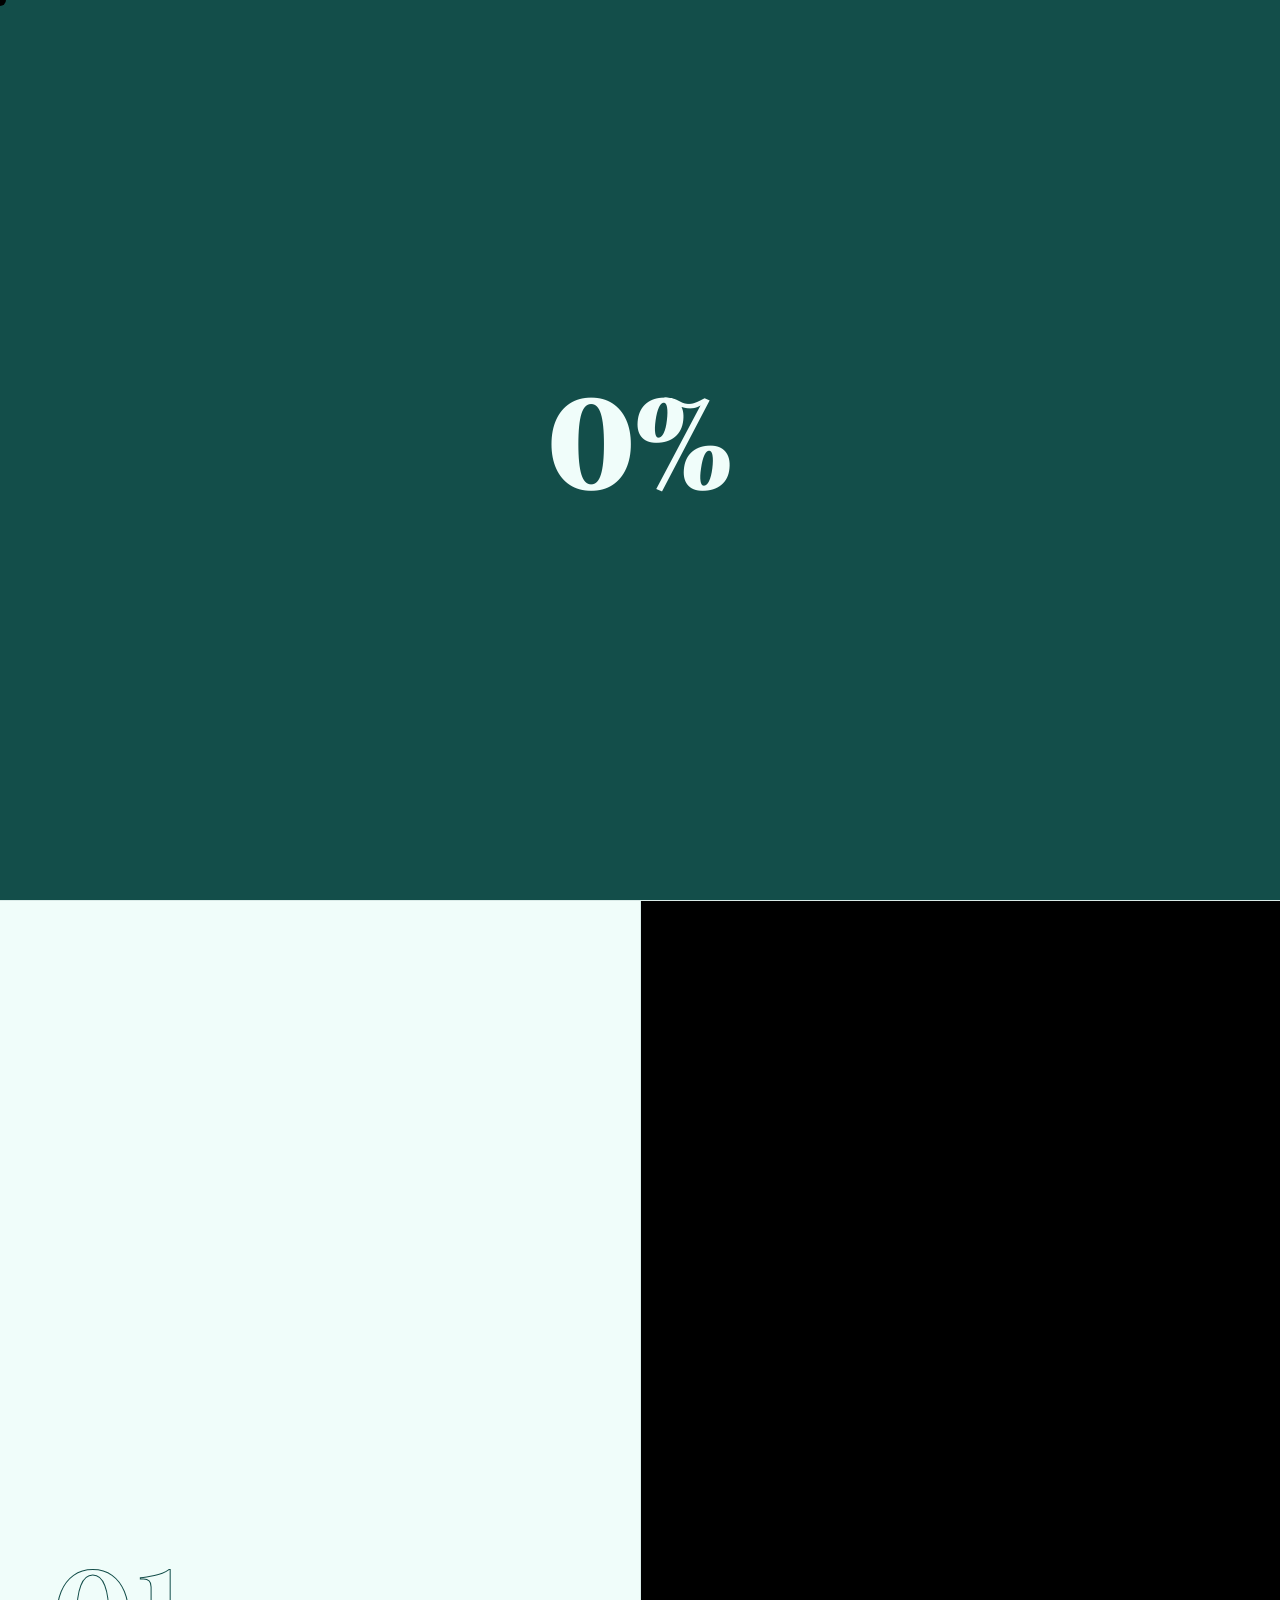
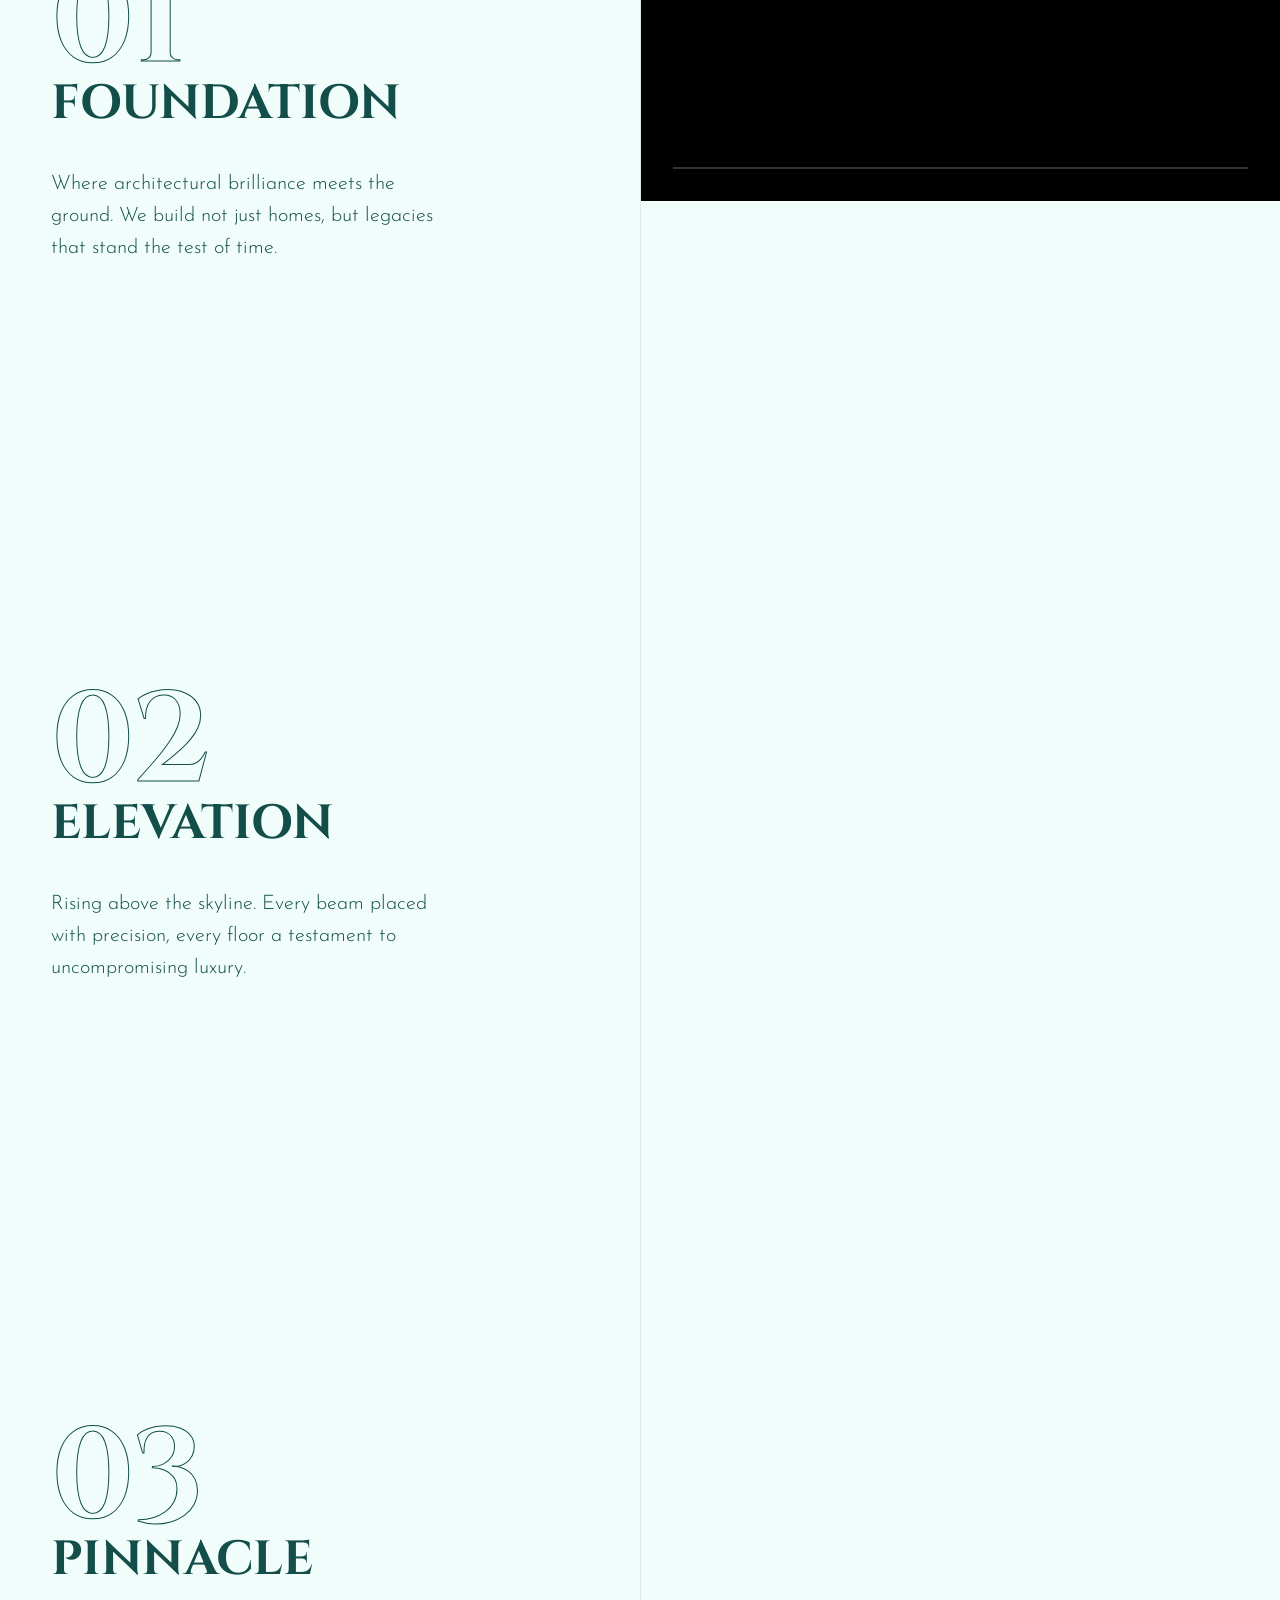
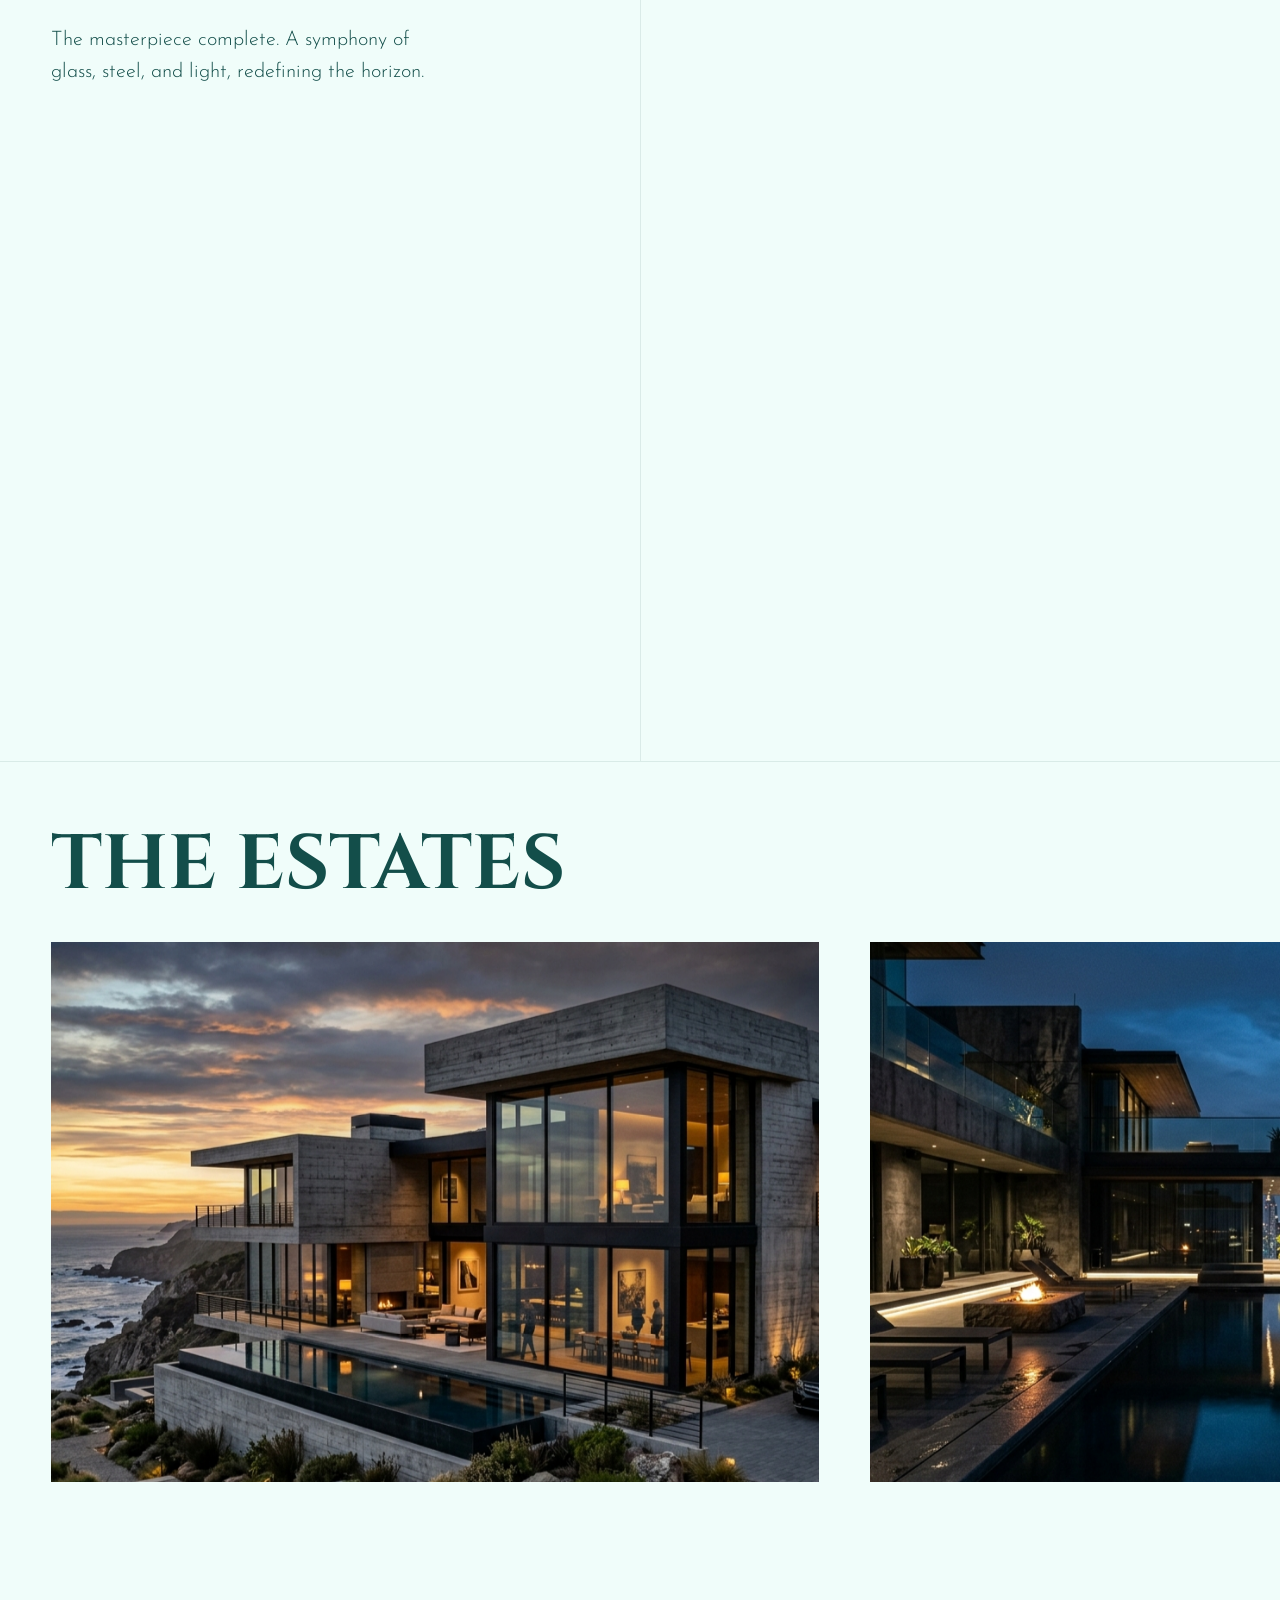
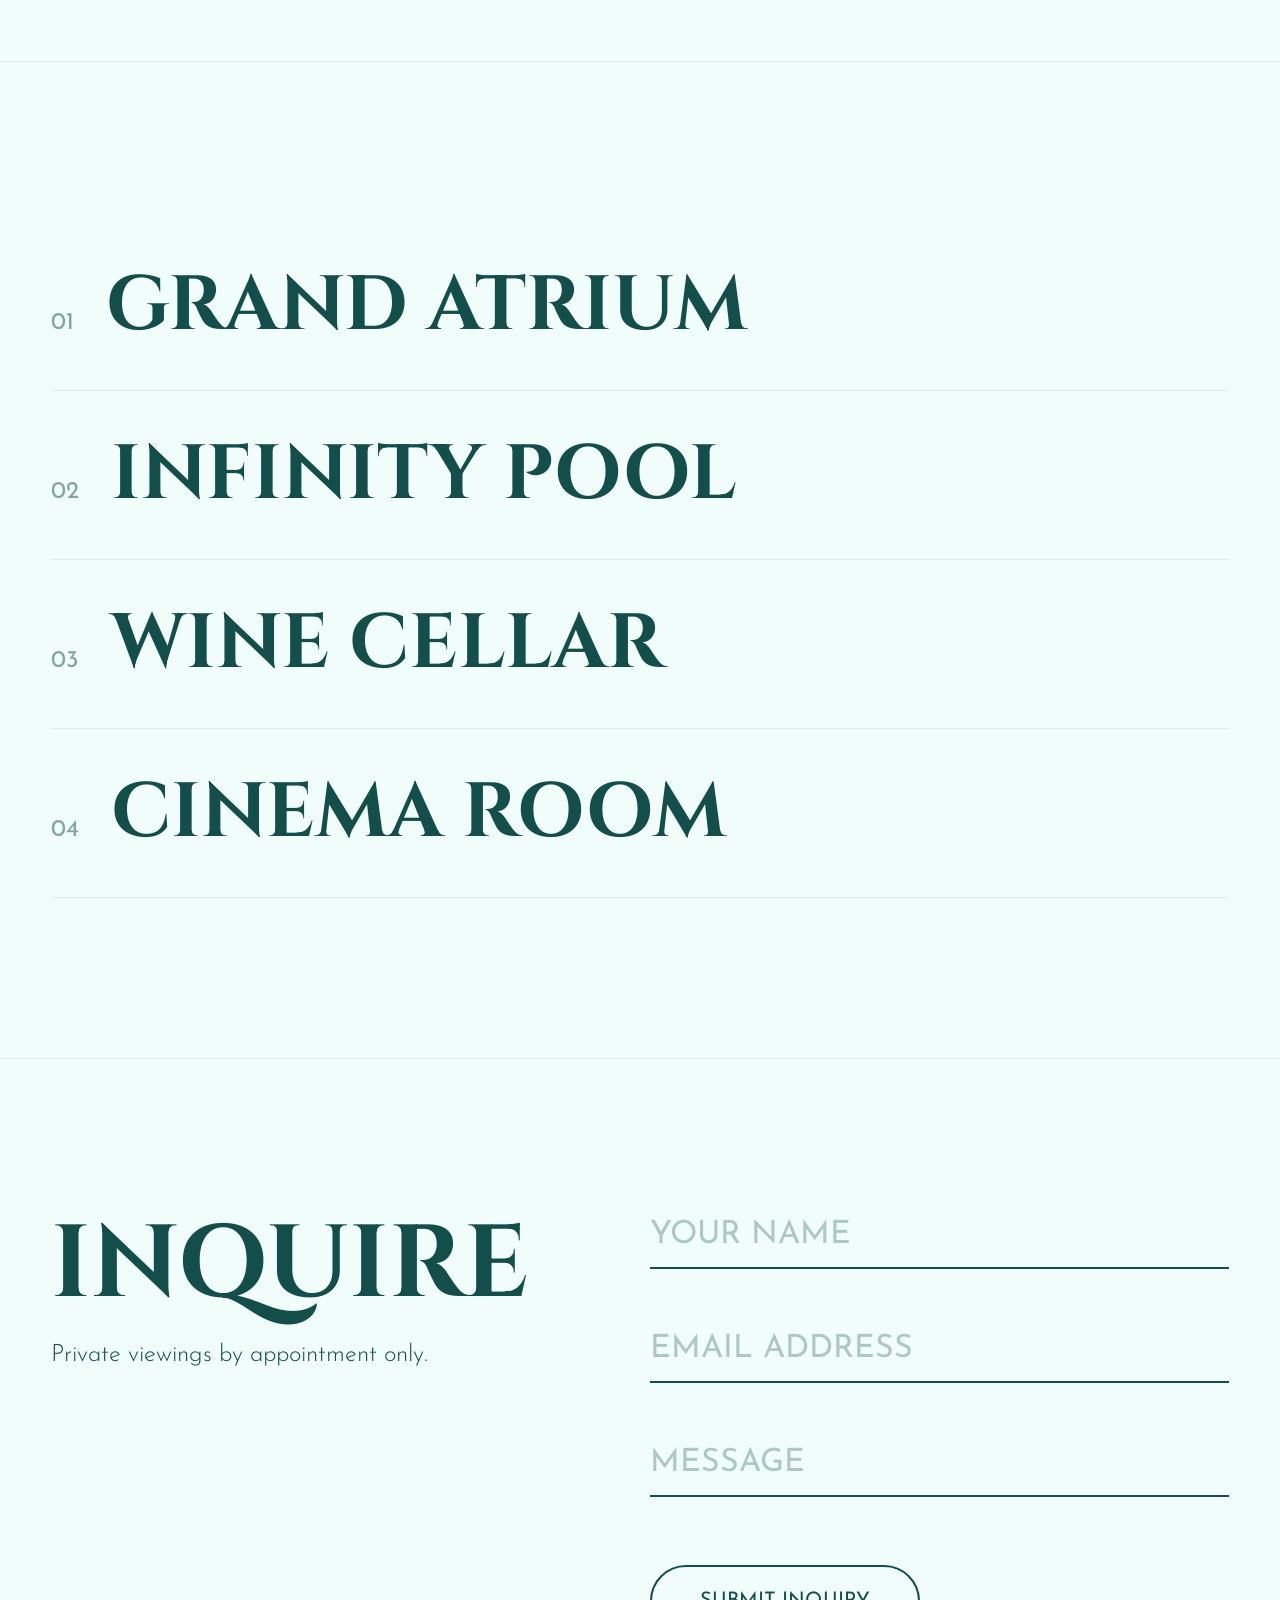
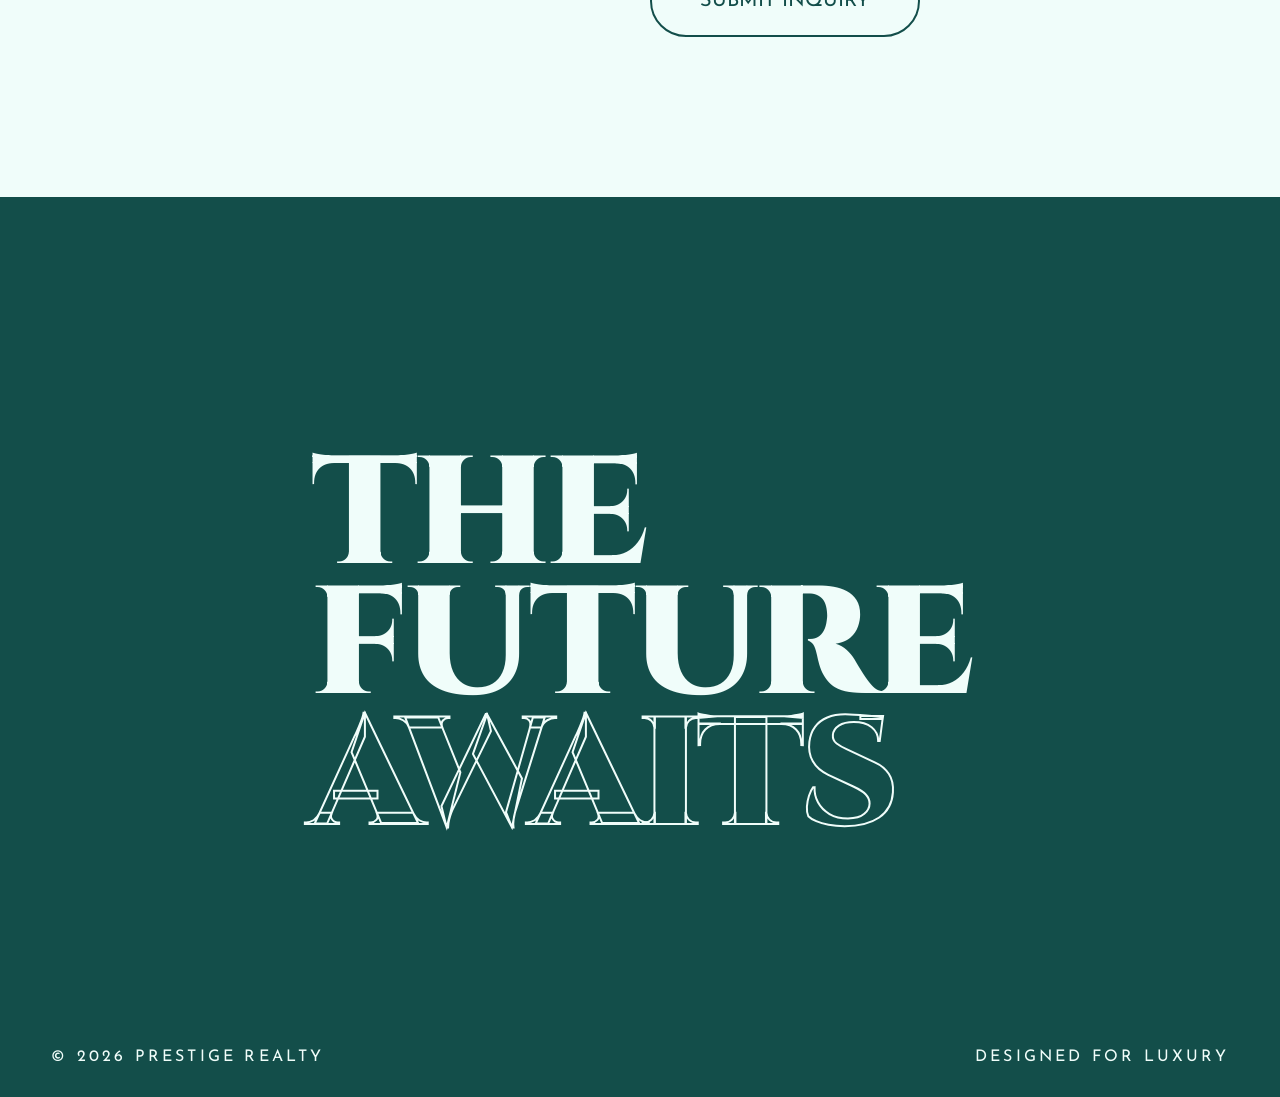
==== index.html @ 40202bb2 "Initial commit - luxury real estate landing page" ====
<!DOCTYPE html>
<html lang="en">
<head>
    <meta charset="UTF-8">
    <meta name="viewport" content="width=device-width, initial-scale=1.0">
    <title>Prestige | Exaggerated Minimalism</title>
    <link rel="stylesheet" href="style.css">
    <!-- Google Fonts: Cinzel & Josefin Sans -->
    <link rel="preconnect" href="https://fonts.googleapis.com">
    <link rel="preconnect" href="https://fonts.gstatic.com" crossorigin>
    <link href="https://fonts.googleapis.com/css2?family=Cinzel:wght@400;500;600;700;900&family=Josefin+Sans:wght@300;400;600&display=swap" rel="stylesheet">
    <script src="https://cdnjs.cloudflare.com/ajax/libs/gsap/3.12.2/gsap.min.js"></script>
    <script src="https://cdnjs.cloudflare.com/ajax/libs/gsap/3.12.2/ScrollTrigger.min.js"></script>
    <!-- Lenis Smooth Scroll -->
    <script src="https://cdn.jsdelivr.net/npm/@studio-freight/lenis@1.0.42/dist/lenis.min.js"></script>
</head>
<body>

    <!-- SCROLL PROGRESS BAR -->
    <div id="scrollProgress"></div>

    <!-- CUSTOM CURSOR -->
    <div class="cursor-dot" id="cursorDot"></div>

    <!-- PRELOADER -->
    <div class="preloader" id="preloader">
        <div class="preloader-counter" id="preloaderCounter">0%</div>
    </div>

    <!-- NAV -->
    <nav>
        <div class="logo">PRESTIGE</div>
        <div class="menu">MENU</div>
    </nav>

    <!-- MASSIVE HERO -->
    <section class="hero">
        <h1 class="massive-text">
            <span>BEYOND</span>
            <span>ORDINARY</span>
            <span class="outline">LIVING</span>
        </h1>
        <p class="hero-sub">Exaggerated minimalism. Statement design.</p>
    </section>

    <!-- SPLIT SCREEN VIDEO SHOWCASE -->
    <section class="showcase" id="showcase">
        <div class="showcase-left">
            <div class="scroll-content">
                <div class="scroll-step">
                    <h2>01</h2>
                    <h3>FOUNDATION</h3>
                    <p>Where architectural brilliance meets the ground. We build not just homes, but legacies that stand the test of time.</p>
                </div>
                <div class="scroll-step">
                    <h2>02</h2>
                    <h3>ELEVATION</h3>
                    <p>Rising above the skyline. Every beam placed with precision, every floor a testament to uncompromising luxury.</p>
                </div>
                <div class="scroll-step">
                    <h2>03</h2>
                    <h3>PINNACLE</h3>
                    <p>The masterpiece complete. A symphony of glass, steel, and light, redefining the horizon.</p>
                </div>
            </div>
        </div>
        <div class="showcase-right">
            <div class="video-sticky" id="videoSticky">
                <video id="scrubVideo" src="hero-video-scrub.mp4" playsinline muted preload="auto"></video>
                <div class="video-overlay">
                    <div class="progress-container">
                        <div class="progress-bar" id="progressBar"></div>
                    </div>
                </div>
            </div>
        </div>
    </section>

    <!-- HORIZONTAL GALLERY -->
    <section class="gallery-section" id="gallerySection">
        <h2 class="gallery-title">THE ESTATES</h2>
        <div class="gallery-track" id="galleryTrack">
            <div class="gallery-item"><img src="img1.png" alt="Mansion"></div>
            <div class="gallery-item"><img src="img2.png" alt="Pool"></div>
            <div class="gallery-item"><img src="img3.png" alt="Interior"></div>
            <div class="gallery-item">
                <div class="gallery-cta">
                    <h3>VIEW ALL</h3>
                    <p>Explore the portfolio</p>
                </div>
            </div>
        </div>
    </section>

    <!-- HOVER REVEAL AMENITIES -->
    <section class="amenities-section">
        <div class="amenities-list">
            <div class="amenity-item" data-img="img1.png">
                <span class="amenity-num">01</span>
                <span class="amenity-name">GRAND ATRIUM</span>
            </div>
            <div class="amenity-item" data-img="img2.png">
                <span class="amenity-num">02</span>
                <span class="amenity-name">INFINITY POOL</span>
            </div>
            <div class="amenity-item" data-img="img3.png">
                <span class="amenity-num">03</span>
                <span class="amenity-name">WINE CELLAR</span>
            </div>
            <div class="amenity-item" data-img="img1.png">
                <span class="amenity-num">04</span>
                <span class="amenity-name">CINEMA ROOM</span>
            </div>
        </div>
        <div class="amenity-preview" id="amenityPreview">
            <img src="" alt="Preview" id="amenityImage">
        </div>
    </section>

    <!-- CONTACT FORM -->
    <section class="contact-section">
        <div class="contact-header">
            <h2>INQUIRE</h2>
            <p>Private viewings by appointment only.</p>
        </div>
        <form class="minimal-form">
            <div class="form-group">
                <input type="text" placeholder="YOUR NAME" required>
            </div>
            <div class="form-group">
                <input type="email" placeholder="EMAIL ADDRESS" required>
            </div>
            <div class="form-group">
                <textarea placeholder="MESSAGE" rows="1" required></textarea>
            </div>
            <button type="button" class="btn-submit">SUBMIT INQUIRY</button>
        </form>
    </section>

    <!-- MASSIVE FOOTER -->
    <section class="footer-hero">
        <h1 class="massive-text text-center">
            <span>THE</span>
            <span>FUTURE</span>
            <span class="outline">AWAITS</span>
        </h1>
        <div class="footer-bottom">
            <p>&copy; 2026 PRESTIGE REALTY</p>
            <p>DESIGNED FOR LUXURY</p>
        </div>
    </section>

    <script src="script.js"></script>
</body>
</html>
---- style.css ----
/* ===================================
   EXAGGERATED MINIMALISM
   Primary:    #134E4A (Dark Teal Foreground)
   Background: #F0FDFA (Mint Background)
   Typography: Cinzel + Josefin Sans
=================================== */

:root {
    --bg: #F0FDFA;
    --fg: #134E4A;
    --accent: #0F766E;
    --border: rgba(19, 78, 74, 0.1);
}

* { margin: 0; padding: 0; box-sizing: border-box; }

body {
    background-color: var(--bg);
    color: var(--fg);
    font-family: 'Josefin Sans', sans-serif;
    overflow-x: hidden;
    -webkit-font-smoothing: antialiased;
    cursor: none; /* Custom cursor */
}

/* CUSTOM CURSOR */
.cursor-dot {
    position: fixed;
    top: 0; left: 0;
    width: 12px; height: 12px;
    background: var(--fg);
    border-radius: 50%;
    pointer-events: none;
    z-index: 10000;
    transform: translate(-50%, -50%);
    transition: width 0.3s, height 0.3s, background 0.3s;
    mix-blend-mode: difference;
}
.cursor-dot.hovered {
    width: 60px; height: 60px;
    background: #fff;
}

/* PRELOADER */
.preloader {
    position: fixed;
    top: 0; left: 0; right: 0; bottom: 0;
    background: var(--fg);
    color: var(--bg);
    z-index: 9999;
    display: flex;
    align-items: center;
    justify-content: center;
}
.preloader-counter {
    font-family: 'Cinzel', serif;
    font-size: clamp(4rem, 10vw, 12rem);
    font-weight: 900;
}

/* NAV */
nav {
    position: fixed;
    top: 0; left: 0; right: 0;
    padding: 2rem 4vw;
    display: flex;
    justify-content: space-between;
    z-index: 100;
    mix-blend-mode: difference;
    color: #fff;
    pointer-events: none; /* Let clicks pass through */
}
.logo, .menu {
    font-family: 'Josefin Sans', sans-serif;
    font-size: 1rem;
    font-weight: 600;
    letter-spacing: 0.1em;
    pointer-events: auto;
}

/* MASSIVE TYPOGRAPHY */
.massive-text {
    font-family: 'Cinzel', serif;
    font-size: clamp(4rem, 12vw, 16rem);
    font-weight: 900;
    line-height: 0.85;
    letter-spacing: -0.03em;
    text-transform: uppercase;
    display: flex;
    flex-direction: column;
}
.massive-text span { display: block; }
.massive-text .outline {
    color: transparent;
    -webkit-text-stroke: 2px var(--fg);
}

/* HERO */
.hero {
    min-height: 100vh;
    display: flex;
    flex-direction: column;
    justify-content: center;
    padding: 0 4vw;
}
.hero-sub {
    margin-top: 3rem;
    font-size: 1.25rem;
    letter-spacing: 0.2em;
    text-transform: uppercase;
    font-weight: 400;
}

/* SPLIT SCREEN SHOWCASE */
.showcase {
    display: flex;
    position: relative;
    border-top: 1px solid var(--border);
}
.showcase-left {
    width: 50%;
    padding: 0 4vw;
}
.showcase-right {
    width: 50%;
    border-left: 1px solid var(--border);
}

.scroll-content {
    padding-top: 50vh;
    padding-bottom: 50vh;
}
.scroll-step {
    min-height: 80vh;
    display: flex;
    flex-direction: column;
    justify-content: center;
}
.scroll-step h2 {
    font-family: 'Cinzel', serif;
    font-size: 8rem;
    line-height: 1;
    color: transparent;
    -webkit-text-stroke: 1px var(--fg);
    margin-bottom: -1rem;
}
.scroll-step h3 {
    font-family: 'Cinzel', serif;
    font-size: 3rem;
    font-weight: 700;
    margin-bottom: 2rem;
}
.scroll-step p {
    font-size: 1.25rem;
    line-height: 1.6;
    max-width: 400px;
    font-weight: 300;
}

/* STICKY VIDEO */
.video-sticky {
    position: sticky;
    top: 0;
    height: 100vh;
    width: 100%;
    overflow: hidden;
    background: #000;
}
.video-sticky video {
    width: 100%;
    height: 100%;
    object-fit: cover;
    opacity: 0.8;
}

.video-overlay {
    position: absolute;
    bottom: 0; left: 0; right: 0;
    padding: 2rem;
    background: linear-gradient(transparent, rgba(0,0,0,0.5));
}
.progress-container {
    height: 2px;
    background: rgba(255,255,255,0.2);
    width: 100%;
}
.progress-bar {
    height: 100%;
    background: #fff;
    width: 0%;
    transition: width 0.1s linear;
}

/* HORIZONTAL GALLERY */
.gallery-section {
    /* height is set naturally; GSAP pin injects spacer */
    position: relative;
    border-top: 1px solid var(--border);
    display: flex;
    flex-direction: column;
    justify-content: center;
    height: 100vh;
    overflow: hidden;
}
.gallery-title {
    font-family: 'Cinzel', serif;
    font-size: clamp(3rem, 6vw, 6rem);
    position: absolute;
    top: 4vw; left: 4vw;
    z-index: 10;
}
.gallery-track {
    display: flex;
    gap: 4vw;
    padding: 0 4vw;
    height: 60vh;
    align-items: center;
    width: max-content;
}
.gallery-item {
    width: 60vw;
    height: 100%;
    flex-shrink: 0;
    overflow: hidden;
    position: relative;
}
.gallery-item img {
    width: 100%; height: 100%;
    object-fit: cover;
}
.gallery-cta {
    display: flex;
    flex-direction: column;
    align-items: center;
    justify-content: center;
    height: 100%;
    background: var(--fg);
    color: var(--bg);
    text-align: center;
}
.gallery-cta h3 {
    font-family: 'Cinzel', serif;
    font-size: 3rem;
    margin-bottom: 1rem;
}

/* HOVER REVEAL AMENITIES */
.amenities-section {
    padding: 10rem 4vw;
    border-top: 1px solid var(--border);
    position: relative;
}
.amenities-list {
    display: flex;
    flex-direction: column;
}
.amenity-item {
    display: flex;
    align-items: baseline;
    gap: 2rem;
    padding: 2rem 0;
    border-bottom: 1px solid var(--border);
    cursor: none;
    position: relative;
    z-index: 2;
}
.amenity-num {
    font-size: 1.5rem;
    opacity: 0.5;
}
.amenity-name {
    font-family: 'Cinzel', serif;
    font-size: clamp(3rem, 6vw, 8rem);
    font-weight: 700;
    transition: transform 0.3s;
}
.amenity-item:hover .amenity-name {
    transform: translateX(2rem);
}
.amenity-preview {
    position: absolute;
    top: 0; left: 0;
    width: 400px; height: 500px;
    pointer-events: none;
    opacity: 0;
    transform: translate(-50%, -50%) scale(0.8);
    transition: opacity 0.3s, transform 0.3s;
    z-index: 1;
    overflow: hidden;
}
.amenity-preview img {
    width: 100%; height: 100%;
    object-fit: cover;
}
.amenities-section:hover .amenity-preview {
    opacity: 1;
    transform: translate(-50%, -50%) scale(1);
}

/* CONTACT FORM */
.contact-section {
    padding: 10rem 4vw;
    display: flex;
    gap: 10vw;
    border-top: 1px solid var(--border);
}
.contact-header {
    width: 40%;
}
.contact-header h2 {
    font-family: 'Cinzel', serif;
    font-size: clamp(4rem, 8vw, 10rem);
    line-height: 0.9;
    margin-bottom: 2rem;
}
.contact-header p {
    font-size: 1.5rem;
    font-weight: 300;
}
.minimal-form {
    width: 60%;
    display: flex;
    flex-direction: column;
    gap: 4rem;
    justify-content: center;
}
.form-group input,
.form-group textarea {
    width: 100%;
    background: transparent;
    border: none;
    border-bottom: 2px solid var(--fg);
    font-family: 'Josefin Sans', sans-serif;
    font-size: 2rem;
    color: var(--fg);
    padding-bottom: 1rem;
    outline: none;
    border-radius: 0;
    resize: none;
    transition: border-color 0.3s;
}
.form-group input::placeholder,
.form-group textarea::placeholder {
    color: rgba(19, 78, 74, 0.3);
}
.form-group input:focus,
.form-group textarea:focus {
    border-color: var(--accent);
}
.btn-submit {
    align-self: flex-start;
    background: transparent;
    border: 2px solid var(--fg);
    color: var(--fg);
    font-family: 'Josefin Sans', sans-serif;
    font-size: 1.25rem;
    padding: 1.5rem 3rem;
    border-radius: 100px;
    cursor: none;
    transition: all 0.3s;
}
.btn-submit:hover {
    background: var(--fg);
    color: var(--bg);
}

/* FOOTER HERO */
.footer-hero {
    min-height: 100vh;
    display: flex;
    flex-direction: column;
    align-items: center;
    justify-content: center;
    border-top: 1px solid var(--border);
    position: relative;
    background: var(--fg);
    color: var(--bg);
    padding: 0 4vw;
}
.footer-hero .outline {
    -webkit-text-stroke: 2px var(--bg);
}
.footer-bottom {
    position: absolute;
    bottom: 2rem; left: 4vw; right: 4vw;
    display: flex;
    justify-content: space-between;
    font-size: 1rem;
    letter-spacing: 0.2em;
}

/* ===== PERFORMANCE: GPU hints =====*/
.gallery-item img,
.video-sticky video,
.amenity-preview {
    will-change: transform;
}

/* ===== TEXT REVEAL MASK ===== */
/* Each line of a reveal headline gets wrapped in .line-wrap */
.line-wrap {
    display: block;
    overflow: hidden;
    padding-bottom: 0.05em; /* prevent descender clip */
}
.line-inner {
    display: block;
    transform: translateY(110%);
}
/* When revealed by JS, line-inner slides up */

/* ===== GALLERY IMAGE PARALLAX ===== */
.gallery-item {
    overflow: hidden;
}
.gallery-item img {
    transform: scale(1.15);
    height: 115%; /* give extra room so parallax doesn't show bg */
    object-fit: cover;
    width: 100%;
}

/* ===== SCROLL PROGRESS BAR (top of page) ===== */
#scrollProgress {
    position: fixed;
    top: 0; left: 0;
    height: 2px;
    width: 0%;
    background: var(--fg);
    z-index: 10001;
    transition: width 0.05s linear;
}
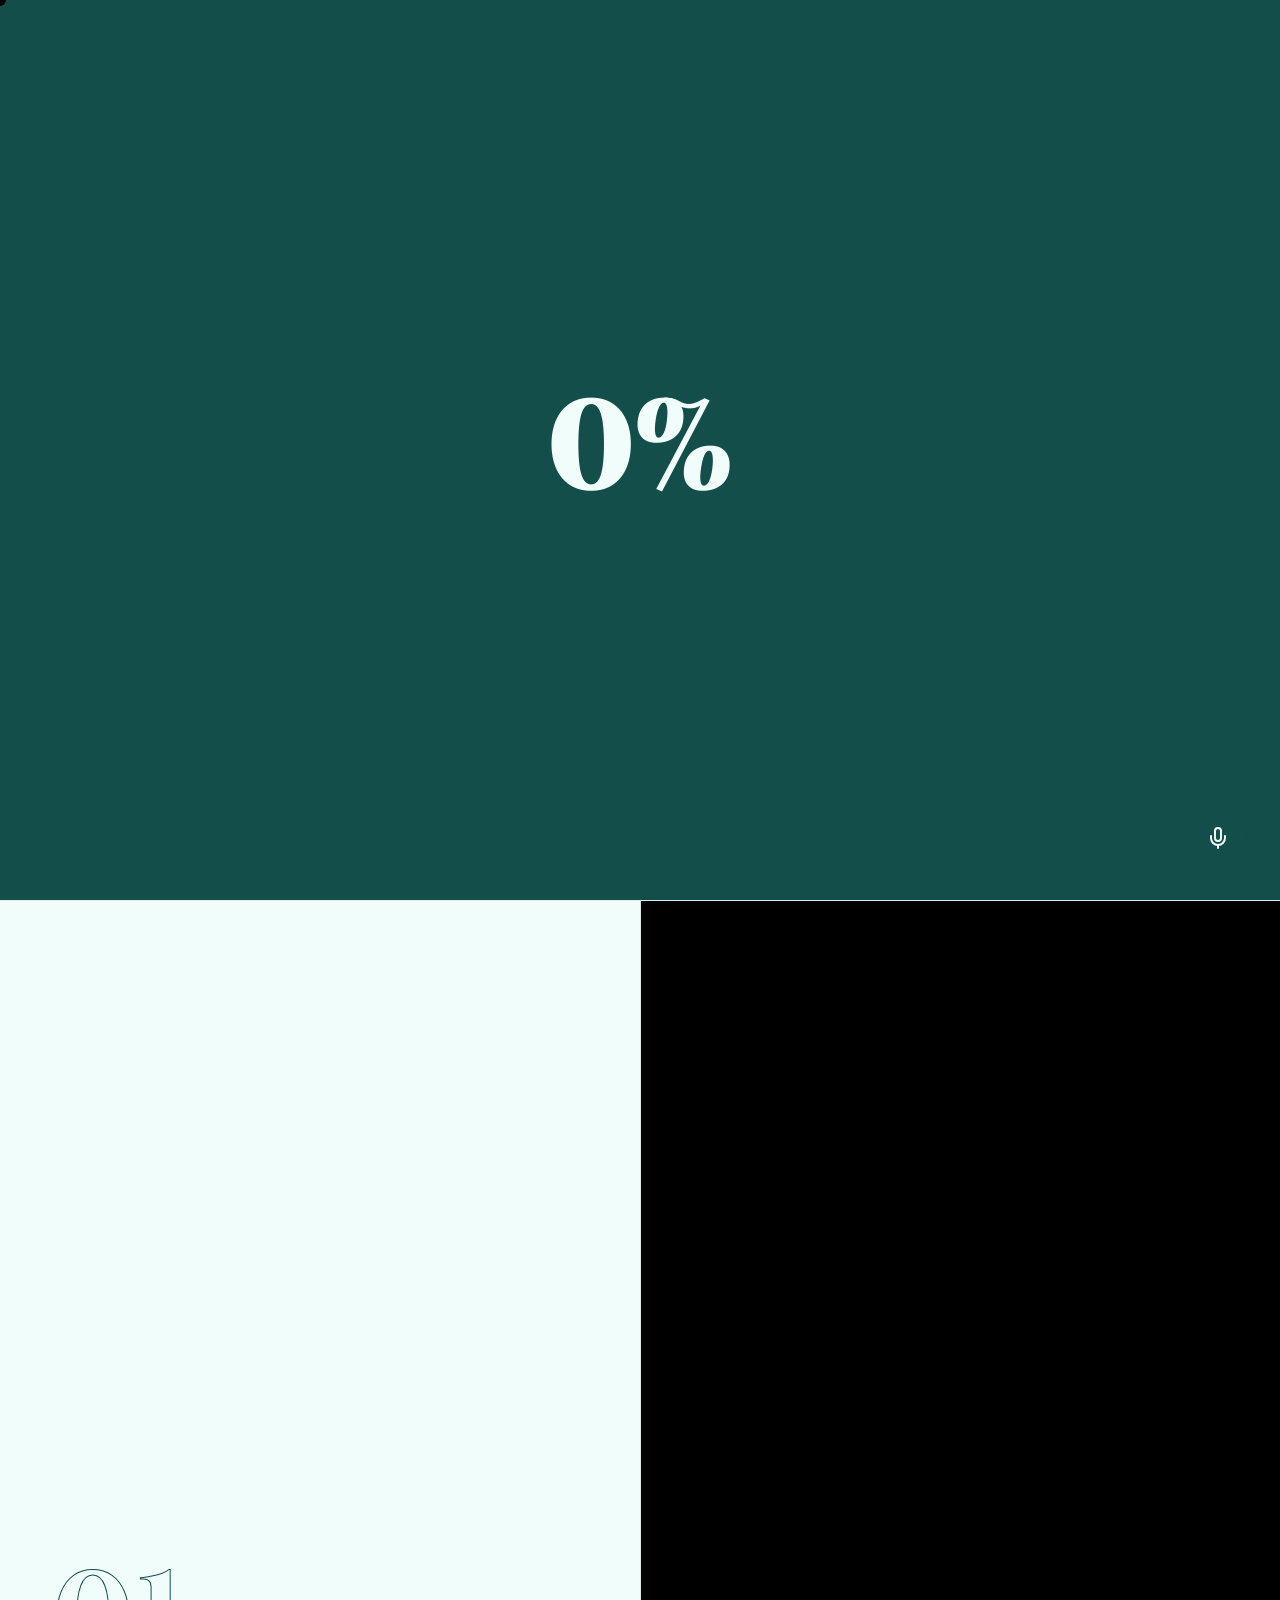
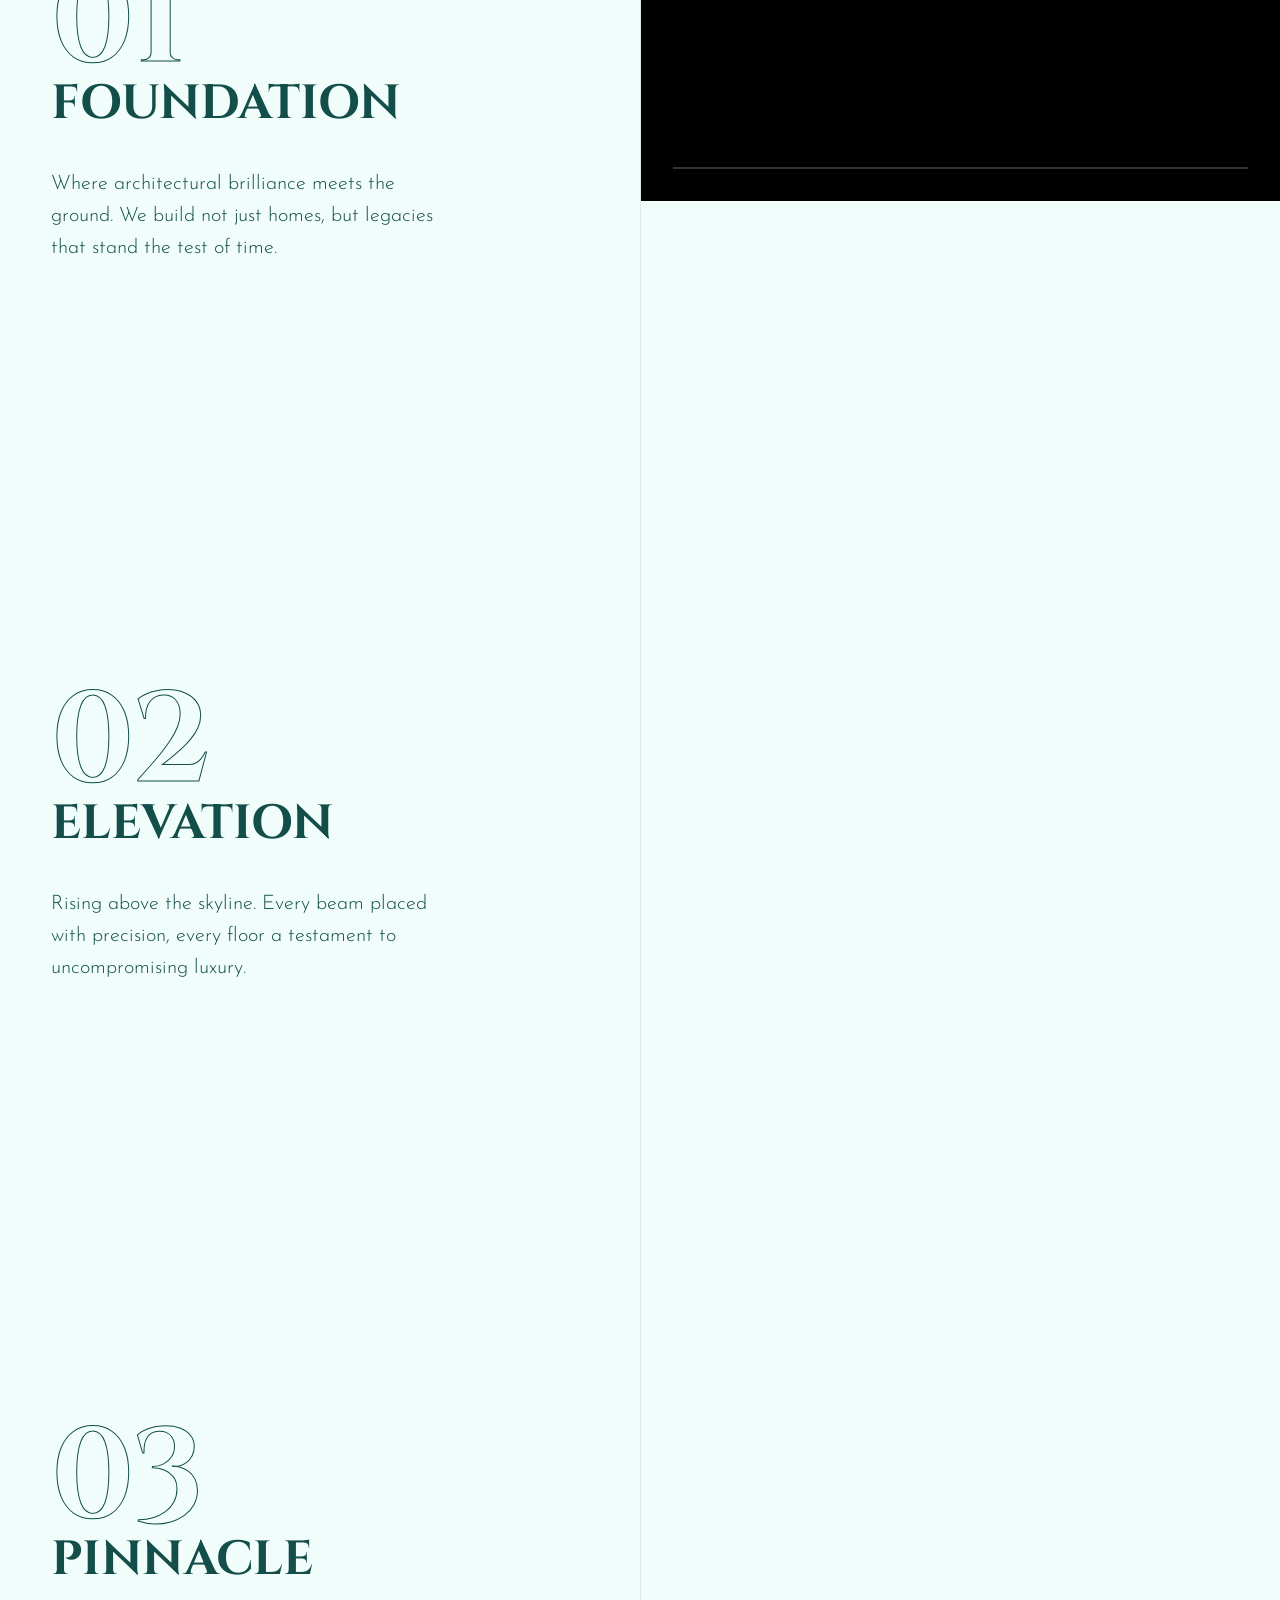
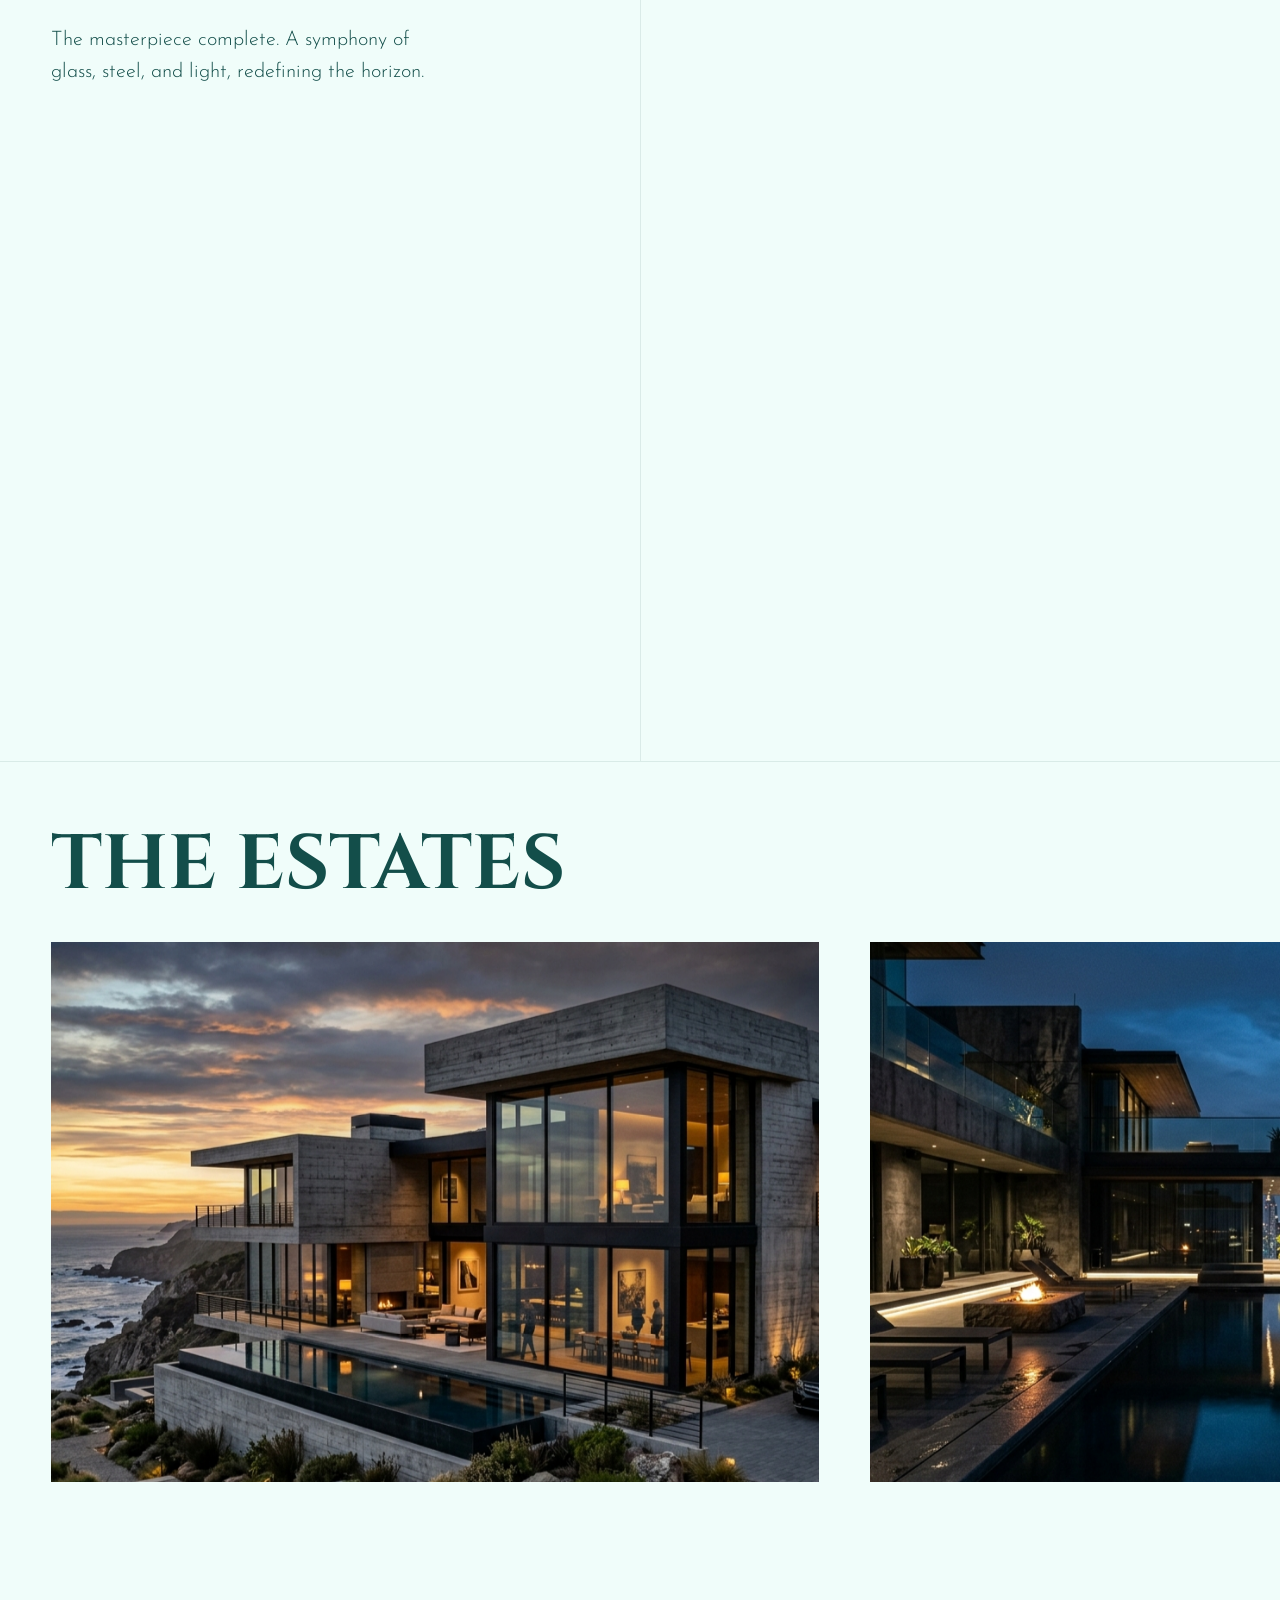
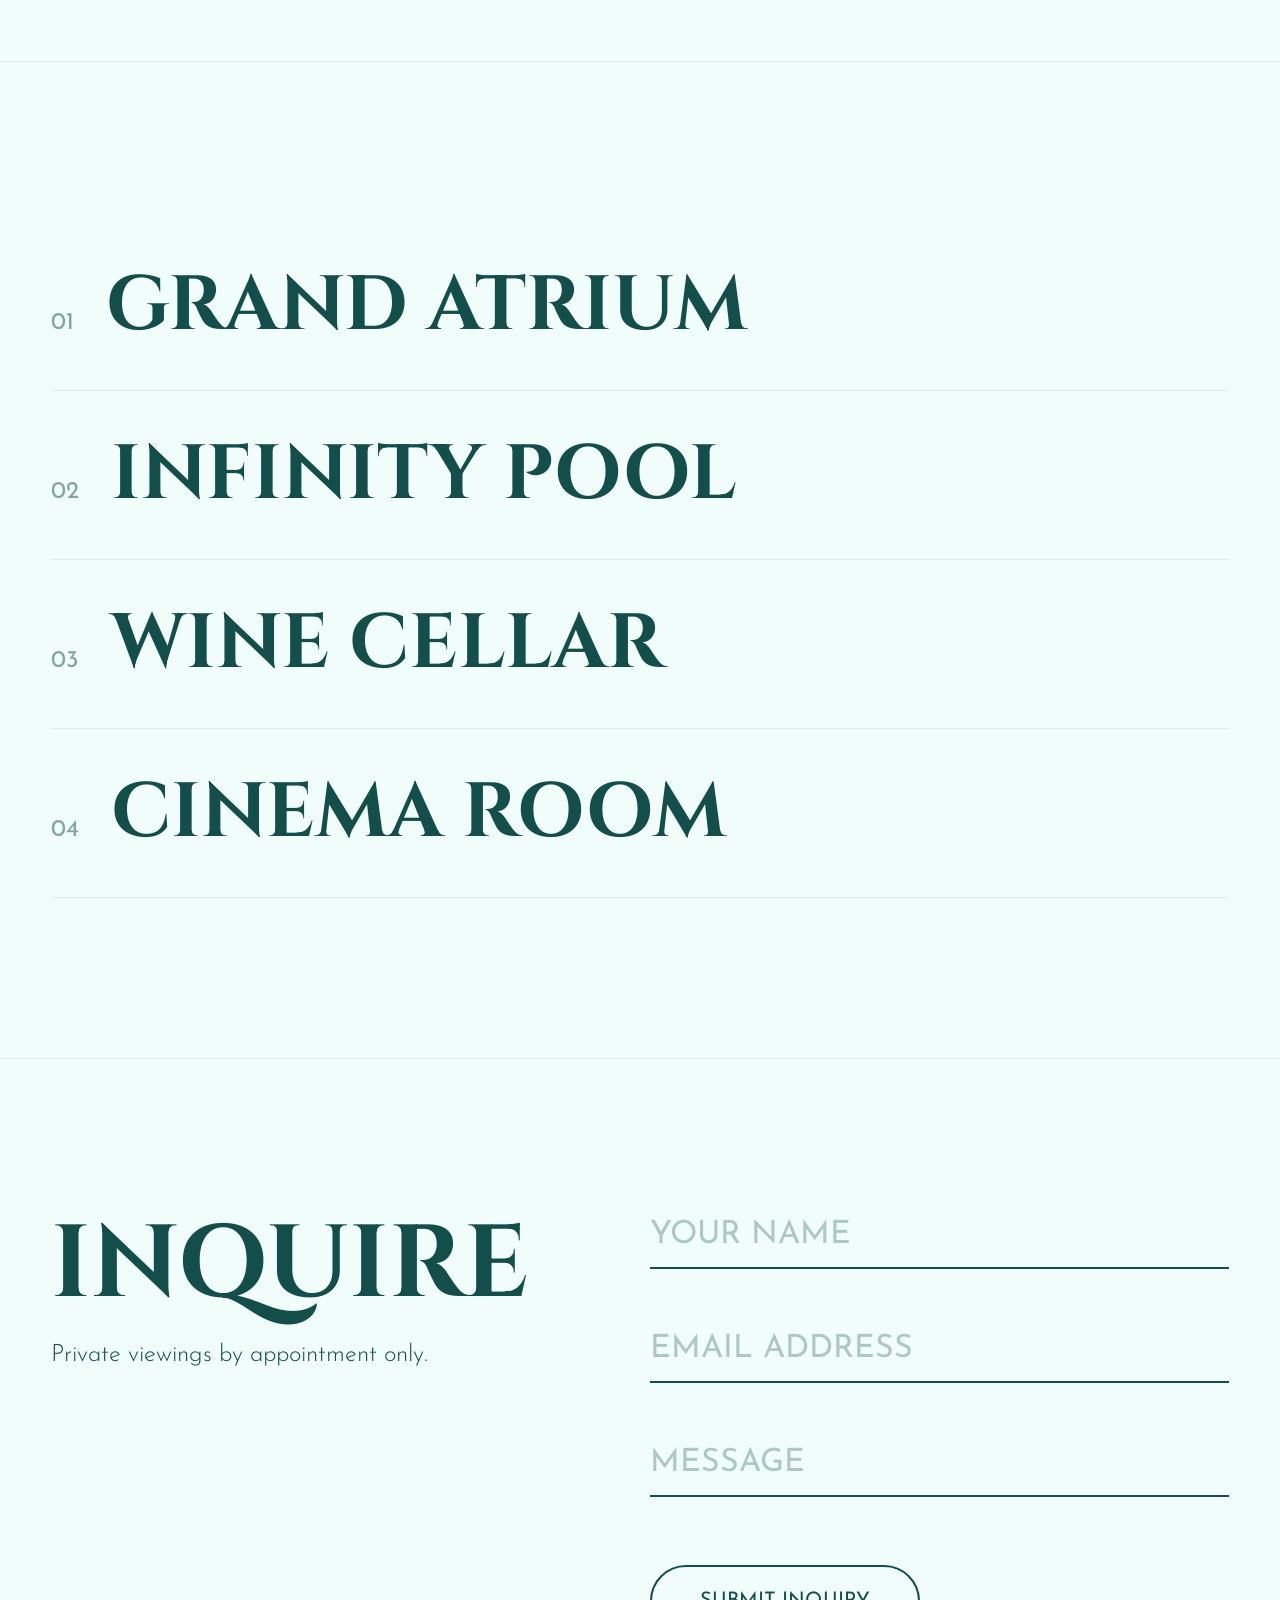
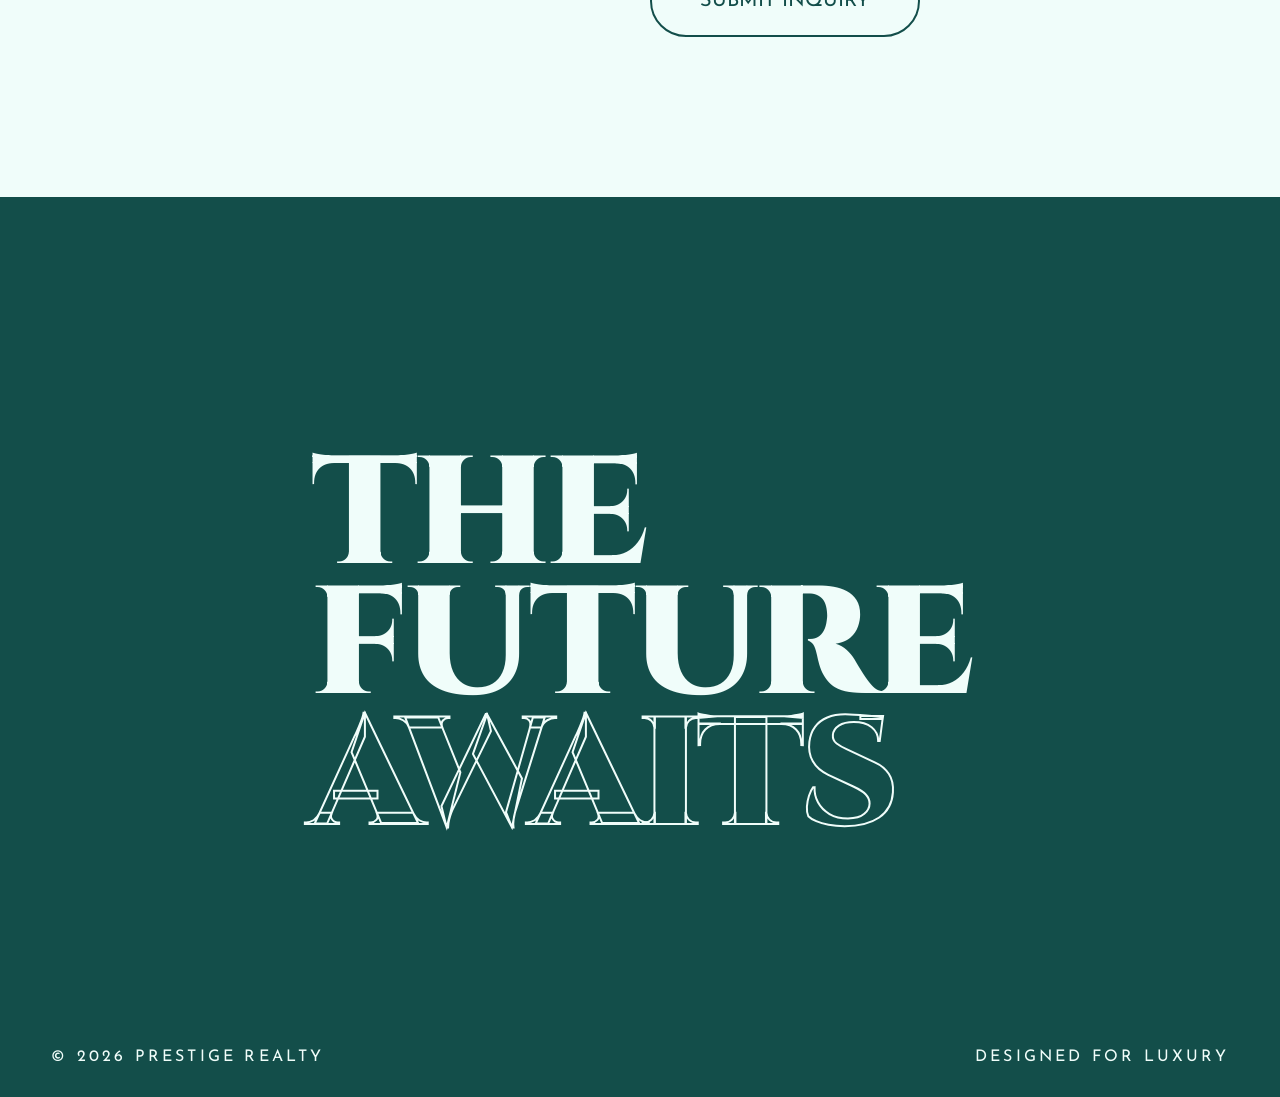
==== commit 284c4789: "feat: Add ElevenLabs Voice Concierge" ====
--- a/index.html
+++ b/index.html
@@ -137,6 +137,19 @@
         </form>
     </section>
 
+    <!-- AI VOICE CONCIERGE -->
+    <div id="ai-voice-btn" class="ai-voice-btn" aria-label="Hold to speak to AI Concierge">
+        <div class="ai-voice-pulse"></div>
+        <svg class="mic-icon" xmlns="http://www.w3.org/2000/svg" width="24" height="24" viewBox="0 0 24 24" fill="none" stroke="currentColor" stroke-width="2" stroke-linecap="round" stroke-linejoin="round">
+            <path d="M12 2a3 3 0 0 0-3 3v7a3 3 0 0 0 6 0V5a3 3 0 0 0-3-3Z"></path>
+            <path d="M19 10v2a7 7 0 0 1-14 0v-2"></path>
+            <line x1="12" x2="12" y1="19" y2="22"></line>
+        </svg>
+        <svg class="stop-icon" xmlns="http://www.w3.org/2000/svg" width="24" height="24" viewBox="0 0 24 24" fill="none" stroke="currentColor" stroke-width="2" stroke-linecap="round" stroke-linejoin="round" style="display: none;">
+            <rect x="3" y="3" width="18" height="18" rx="2" ry="2"></rect>
+        </svg>
+    </div>
+
     <!-- MASSIVE FOOTER -->
     <section class="footer-hero">
         <h1 class="massive-text text-center">
@@ -151,5 +164,6 @@
     </section>
 
     <script src="script.js"></script>
+    <script src="ai-voice.js"></script>
 </body>
 </html>
--- a/style.css
+++ b/style.css
@@ -420,7 +420,6 @@
     width: 100%;
 }
 
-/* ===== SCROLL PROGRESS BAR (top of page) ===== */
 #scrollProgress {
     position: fixed;
     top: 0; left: 0;
@@ -430,3 +429,53 @@
     z-index: 10001;
     transition: width 0.05s linear;
 }
+
+/* ===== AI VOICE CONCIERGE BUTTON ===== */
+.ai-voice-btn {
+    position: fixed;
+    bottom: 2rem;
+    right: 2rem;
+    width: 60px;
+    height: 60px;
+    background: var(--fg);
+    border-radius: 50%;
+    display: flex;
+    align-items: center;
+    justify-content: center;
+    color: var(--bg);
+    cursor: none;
+    z-index: 10000;
+    transition: transform 0.3s cubic-bezier(0.175, 0.885, 0.32, 1.275), background 0.3s;
+    mix-blend-mode: normal;
+}
+.ai-voice-btn:hover {
+    transform: scale(1.1);
+}
+.ai-voice-btn:active {
+    transform: scale(0.9);
+}
+.ai-voice-btn.listening {
+    background: #e11d48; /* Red recording indicator */
+}
+.ai-voice-btn.speaking {
+    background: #0ea5e9; /* Blue speaking indicator */
+}
+
+/* Pulsing effect when listening */
+.ai-voice-pulse {
+    position: absolute;
+    top: 0; left: 0; right: 0; bottom: 0;
+    border-radius: 50%;
+    background: inherit;
+    z-index: -1;
+    opacity: 0;
+    transform: scale(1);
+}
+.ai-voice-btn.listening .ai-voice-pulse {
+    animation: voice-pulse 1.5s infinite;
+}
+
+@keyframes voice-pulse {
+    0% { transform: scale(1); opacity: 0.6; }
+    100% { transform: scale(1.6); opacity: 0; }
+}
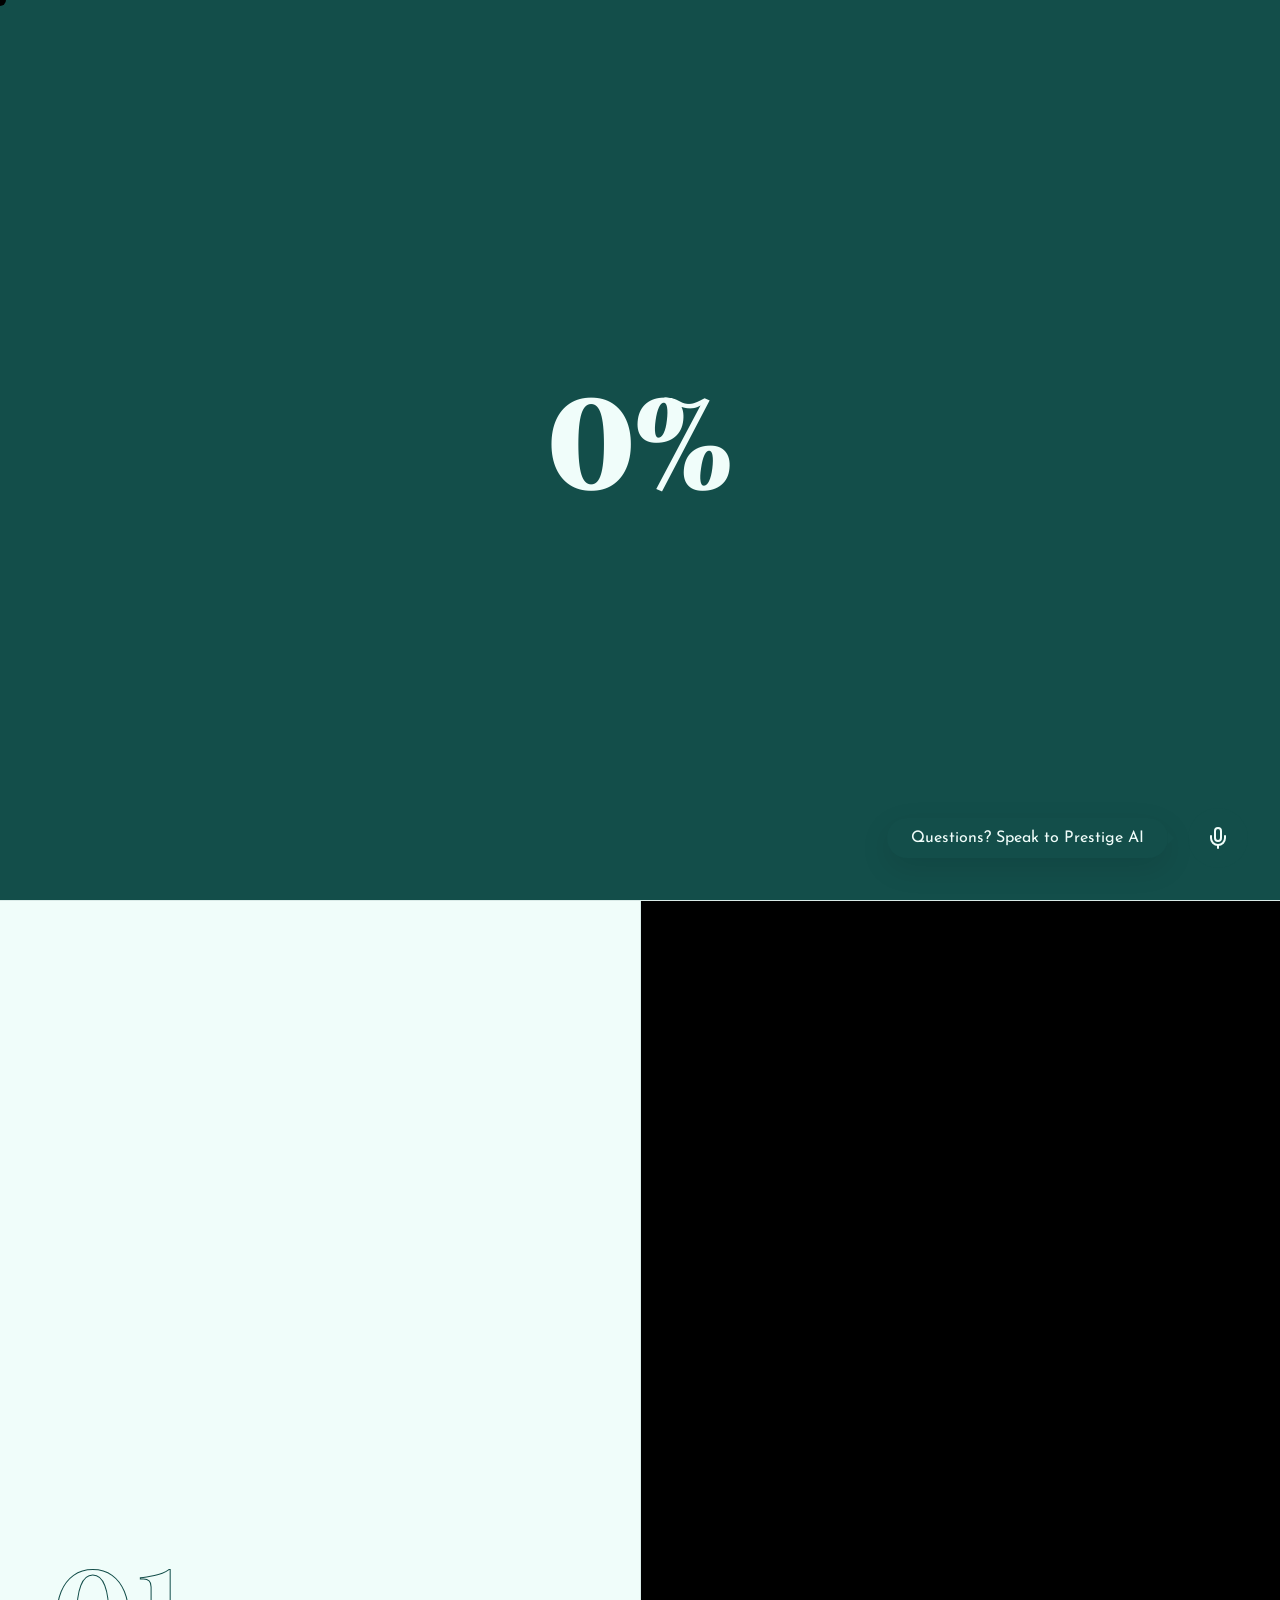
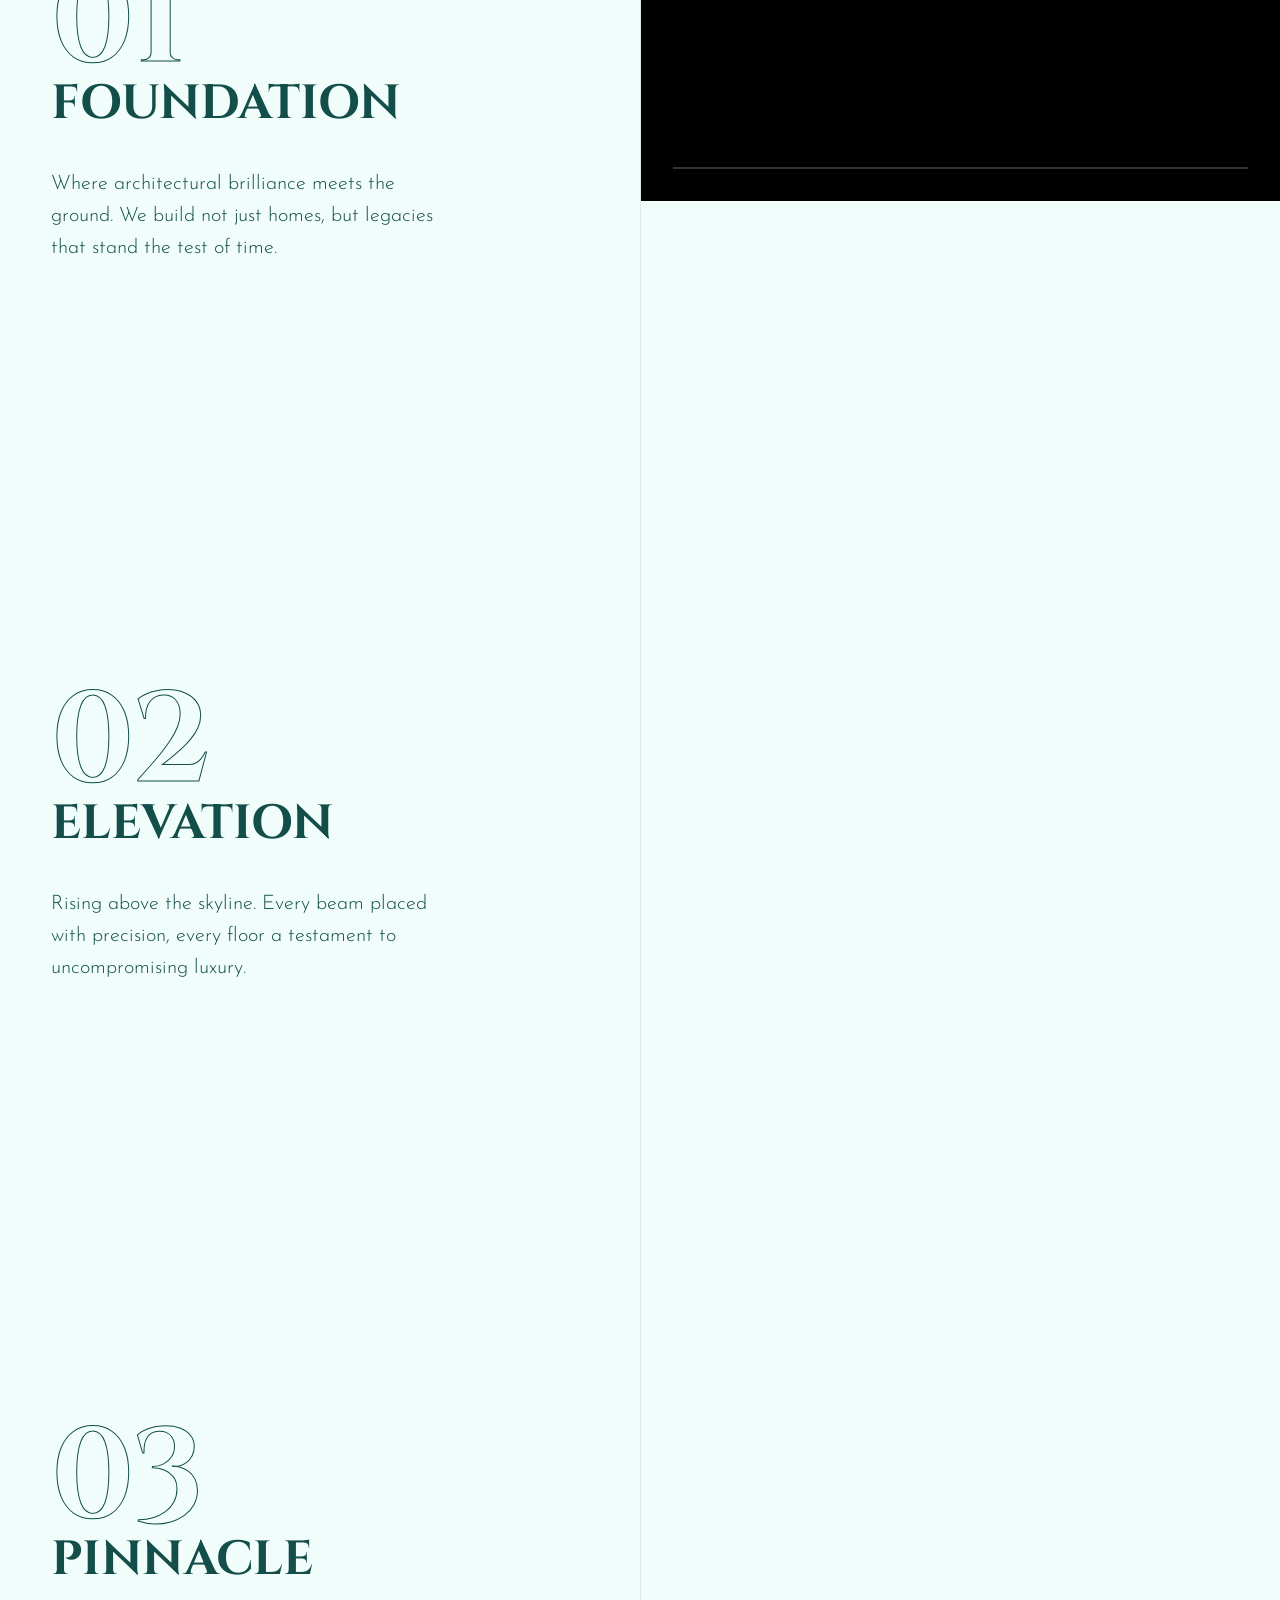
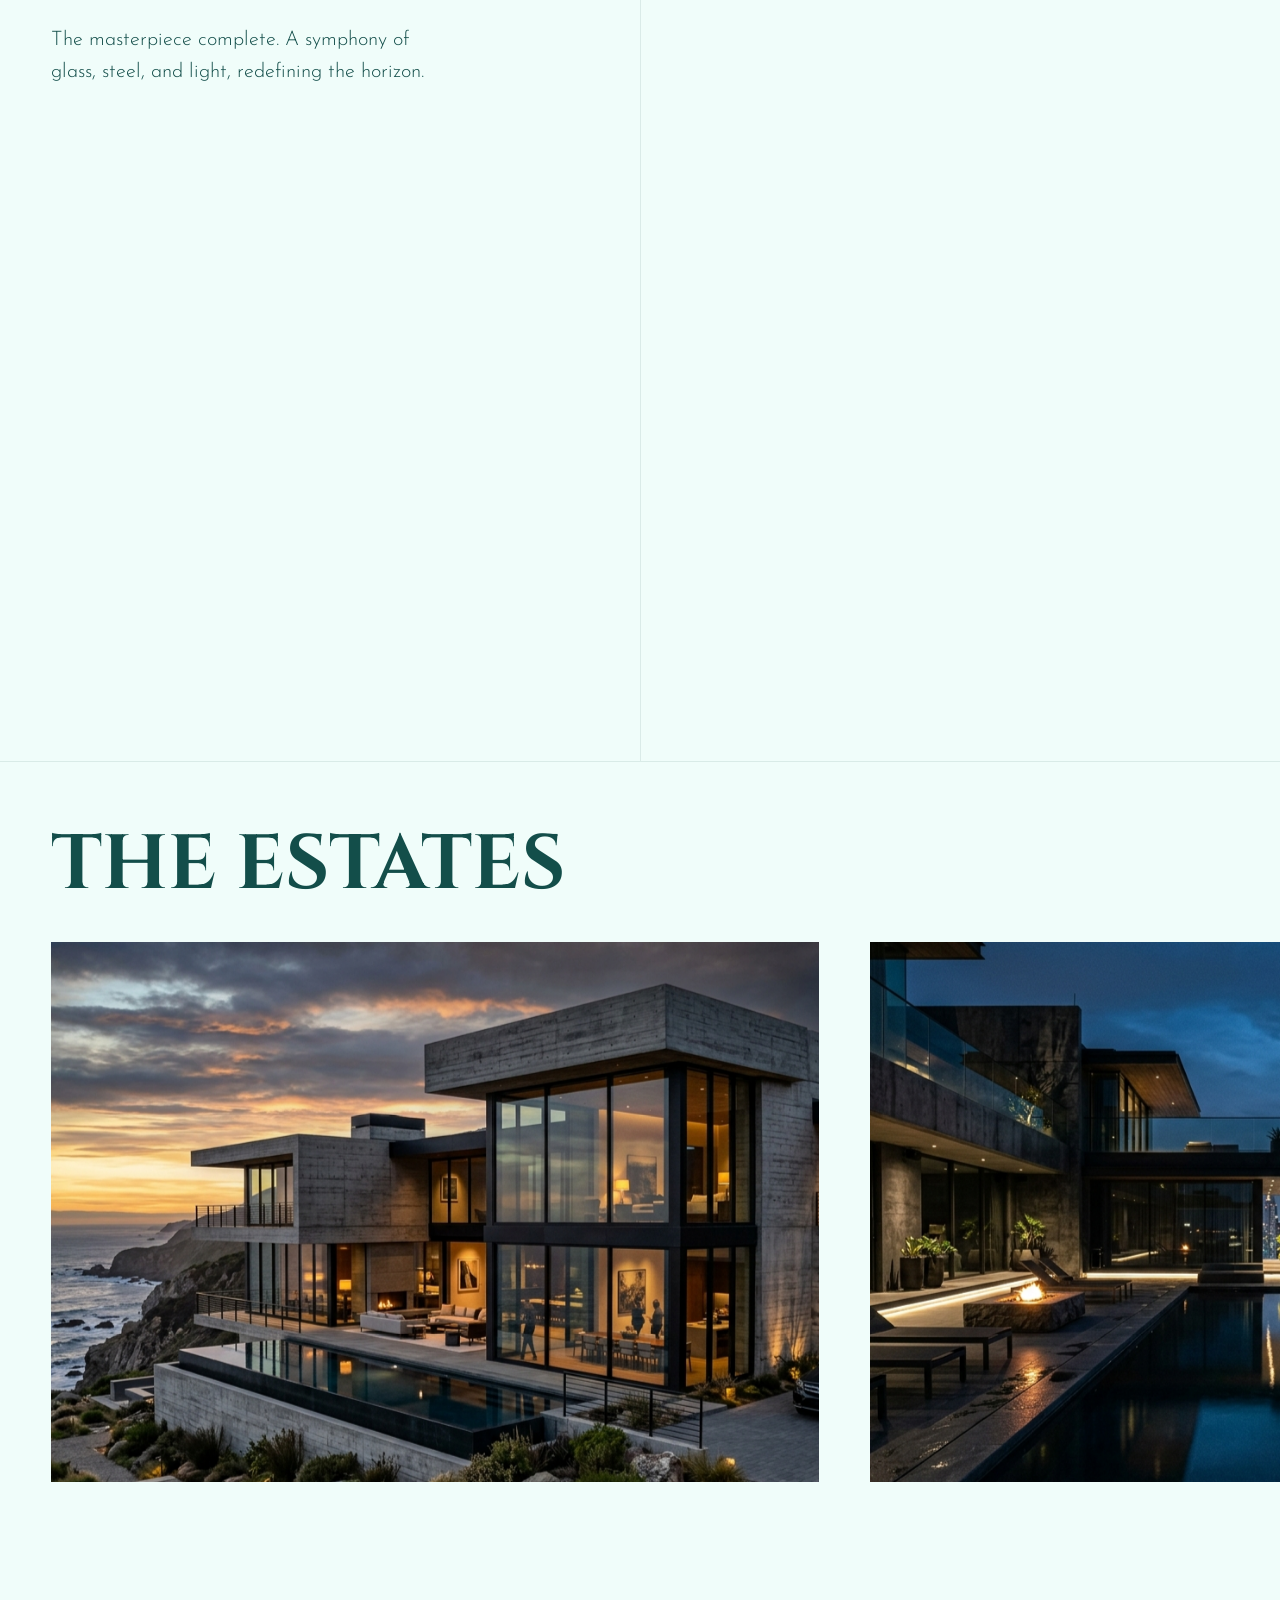
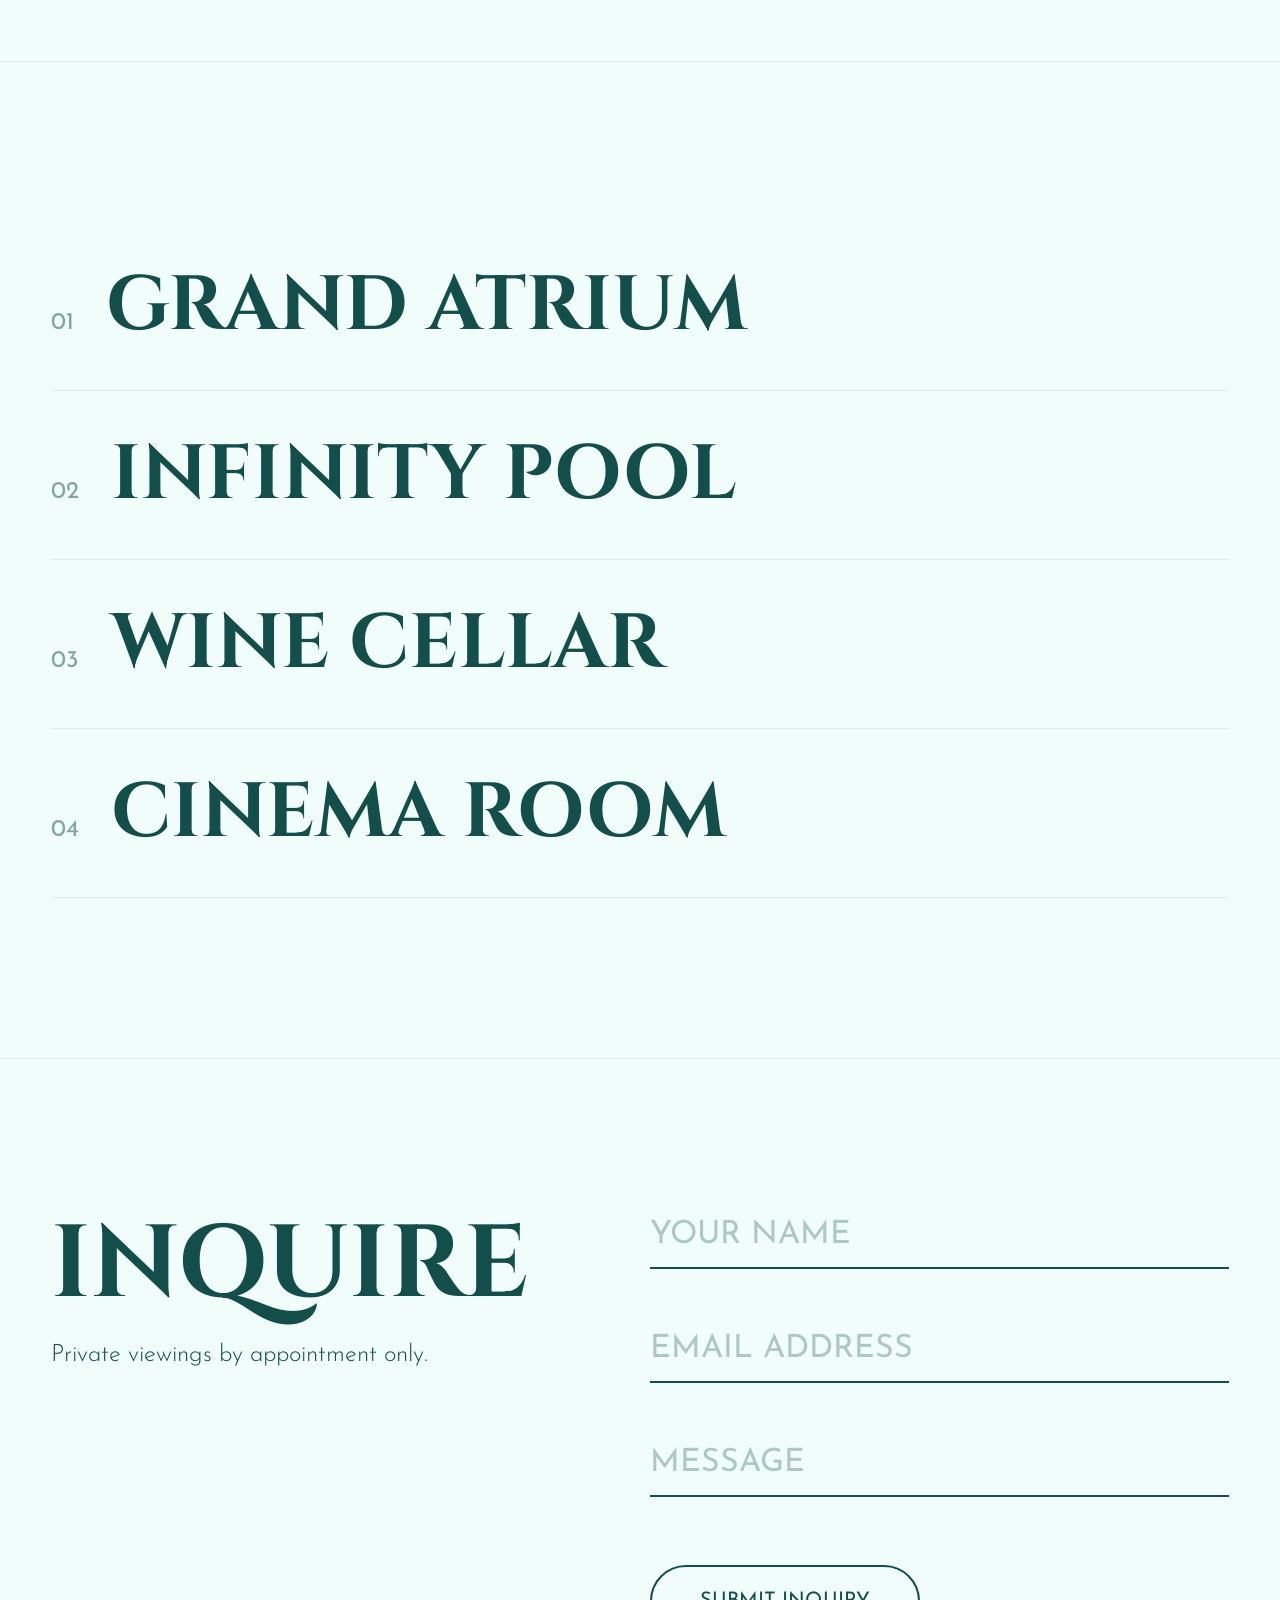
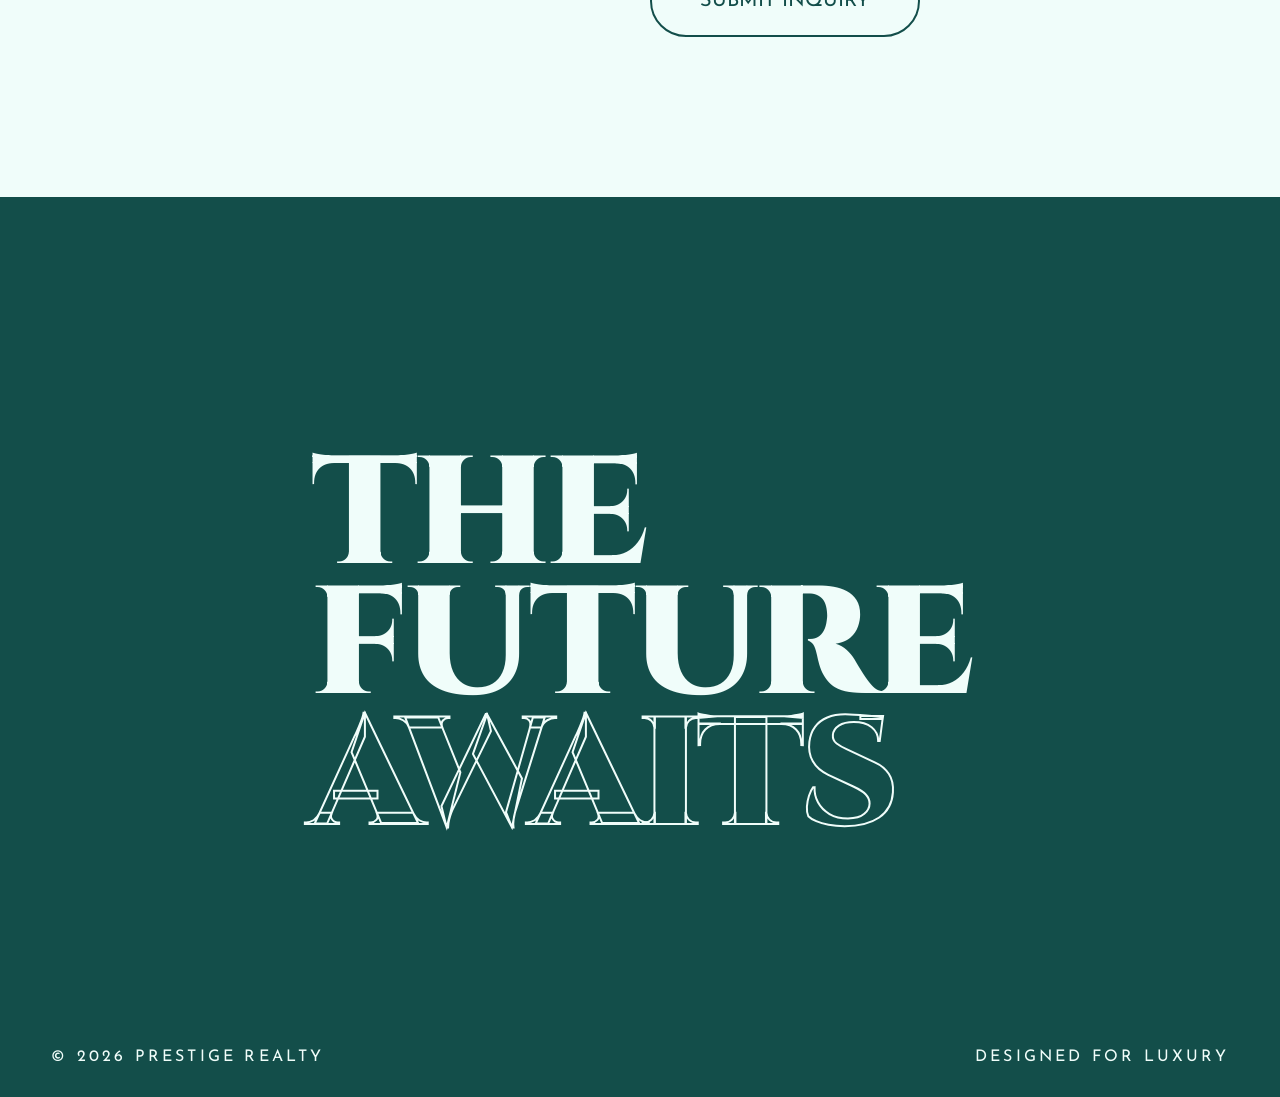
==== commit 3e06b2cc: "feat: Add tooltip call to action for AI voice" ====
--- a/index.html
+++ b/index.html
@@ -138,7 +138,15 @@
     </section>
 
     <!-- AI VOICE CONCIERGE -->
-    <div id="ai-voice-btn" class="ai-voice-btn" aria-label="Hold to speak to AI Concierge">
+    <div id="ai-voice-overlay" class="ai-voice-overlay">
+        <button id="ai-voice-close" class="ai-voice-close" aria-label="Close Voice AI">
+            <svg xmlns="http://www.w3.org/2000/svg" width="32" height="32" viewBox="0 0 24 24" fill="none" stroke="currentColor" stroke-width="1.5" stroke-linecap="round" stroke-linejoin="round"><line x1="18" y1="6" x2="6" y2="18"></line><line x1="6" y1="6" x2="18" y2="18"></line></svg>
+        </button>
+        <div id="ai-voice-status" class="ai-voice-status">Connecting to Prestige AI...</div>
+    </div>
+    
+    <div id="ai-voice-btn" class="ai-voice-btn" aria-label="Toggle AI Concierge">
+        <div class="ai-voice-tooltip">Questions? Speak to Prestige AI</div>
         <div class="ai-voice-pulse"></div>
         <svg class="mic-icon" xmlns="http://www.w3.org/2000/svg" width="24" height="24" viewBox="0 0 24 24" fill="none" stroke="currentColor" stroke-width="2" stroke-linecap="round" stroke-linejoin="round">
             <path d="M12 2a3 3 0 0 0-3 3v7a3 3 0 0 0 6 0V5a3 3 0 0 0-3-3Z"></path>
--- a/style.css
+++ b/style.css
@@ -461,6 +461,45 @@
     background: #0ea5e9; /* Blue speaking indicator */
 }
 
+/* AI Voice Tooltip */
+.ai-voice-tooltip {
+    position: absolute;
+    right: 80px; /* To the left of the button */
+    top: 50%;
+    transform: translateY(-50%) translateX(20px);
+    background: var(--fg);
+    color: var(--bg);
+    padding: 0.75rem 1.5rem;
+    border-radius: 100px;
+    font-family: 'Josefin Sans', sans-serif;
+    font-size: 1rem;
+    white-space: nowrap;
+    opacity: 0;
+    pointer-events: none;
+    transition: opacity 0.5s ease, transform 0.5s cubic-bezier(0.175, 0.885, 0.32, 1.275);
+    box-shadow: 0 10px 30px rgba(0,0,0,0.1);
+}
+
+.ai-voice-tooltip::after {
+    content: '';
+    position: absolute;
+    right: -6px;
+    top: 50%;
+    transform: translateY(-50%);
+    border-width: 6px 0 6px 6px;
+    border-style: solid;
+    border-color: transparent transparent transparent var(--fg);
+}
+
+.ai-voice-tooltip.show {
+    opacity: 1;
+    transform: translateY(-50%) translateX(0);
+}
+
+body.ai-active .ai-voice-tooltip {
+    display: none;
+}
+
 /* Pulsing effect when listening */
 .ai-voice-pulse {
     position: absolute;
@@ -479,3 +518,82 @@
     0% { transform: scale(1); opacity: 0.6; }
     100% { transform: scale(1.6); opacity: 0; }
 }
+
+/* ===== IMMERSIVE AI OVERLAY ===== */
+.ai-voice-overlay {
+    position: fixed;
+    inset: 0;
+    background: rgba(19, 78, 74, 0.85); /* var(--fg) with opacity */
+    backdrop-filter: blur(20px);
+    -webkit-backdrop-filter: blur(20px);
+    z-index: 9999;
+    opacity: 0;
+    pointer-events: none;
+    transition: opacity 0.5s ease;
+    display: flex;
+    flex-direction: column;
+    align-items: center;
+    justify-content: center;
+}
+
+body.ai-active .ai-voice-overlay {
+    opacity: 1;
+    pointer-events: auto;
+}
+
+/* Close button */
+.ai-voice-close {
+    position: absolute;
+    top: 2rem;
+    right: 2rem;
+    background: transparent;
+    border: none;
+    color: var(--bg);
+    cursor: none;
+    opacity: 0.6;
+    transition: opacity 0.3s, transform 0.3s;
+}
+.ai-voice-close:hover {
+    opacity: 1;
+    transform: scale(1.1);
+}
+
+/* Status Text */
+.ai-voice-status {
+    position: absolute;
+    bottom: 25%;
+    font-family: 'Cinzel', serif;
+    font-size: 1.5rem;
+    color: var(--bg);
+    letter-spacing: 0.2em;
+    text-transform: uppercase;
+    opacity: 0;
+    transform: translateY(20px);
+    transition: opacity 0.5s ease 0.2s, transform 0.5s ease 0.2s;
+}
+
+body.ai-active .ai-voice-status {
+    opacity: 1;
+    transform: translateY(0);
+}
+
+/* Transform the button when active */
+body.ai-active .ai-voice-btn {
+    bottom: 50%;
+    right: 50%;
+    transform: translate(50%, 50%) scale(2.5);
+    box-shadow: 0 0 50px rgba(255, 255, 255, 0.2);
+}
+
+/* Enhanced orb glow when AI is speaking */
+body.ai-active .ai-voice-btn.speaking {
+    background: var(--bg);
+    color: var(--fg);
+    box-shadow: 0 0 100px rgba(14, 165, 233, 0.8);
+    animation: ai-glow 2s infinite alternate;
+}
+
+@keyframes ai-glow {
+    0% { box-shadow: 0 0 50px rgba(14, 165, 233, 0.5); }
+    100% { box-shadow: 0 0 120px rgba(14, 165, 233, 1); }
+}
